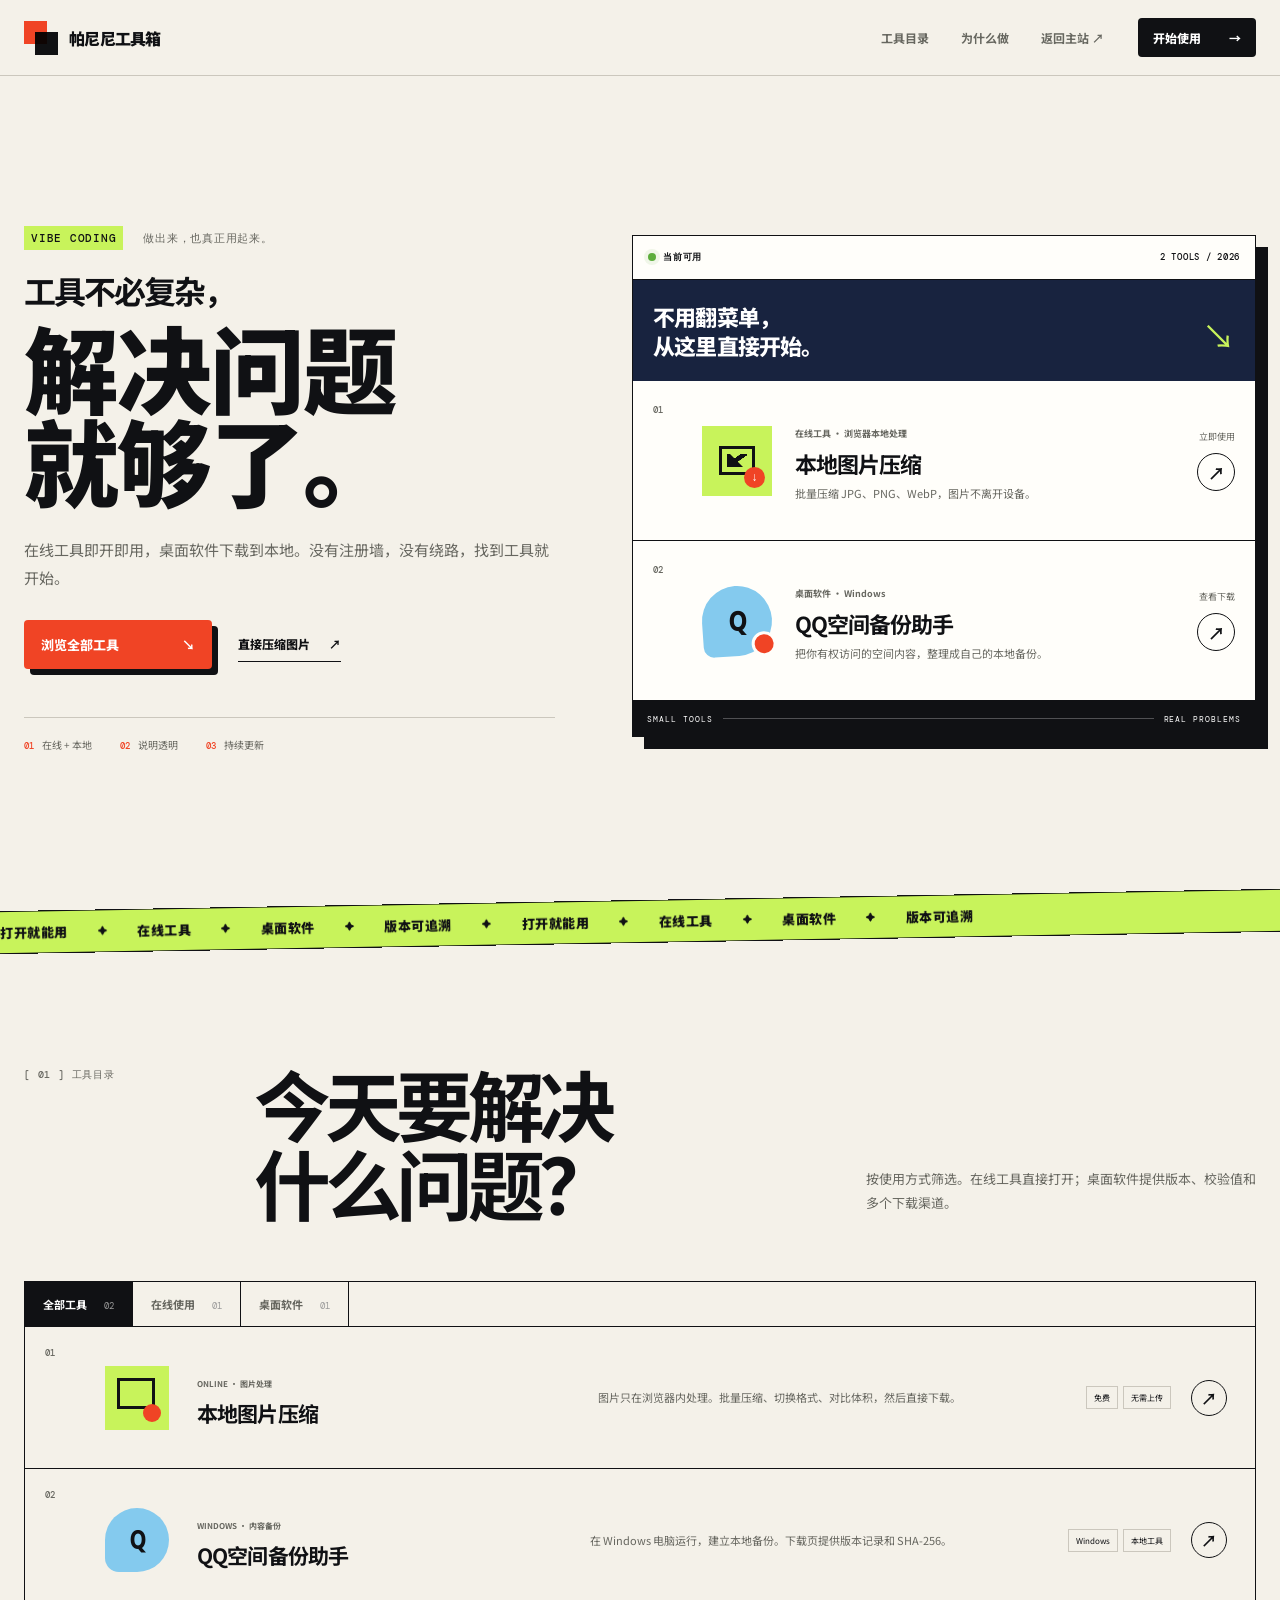
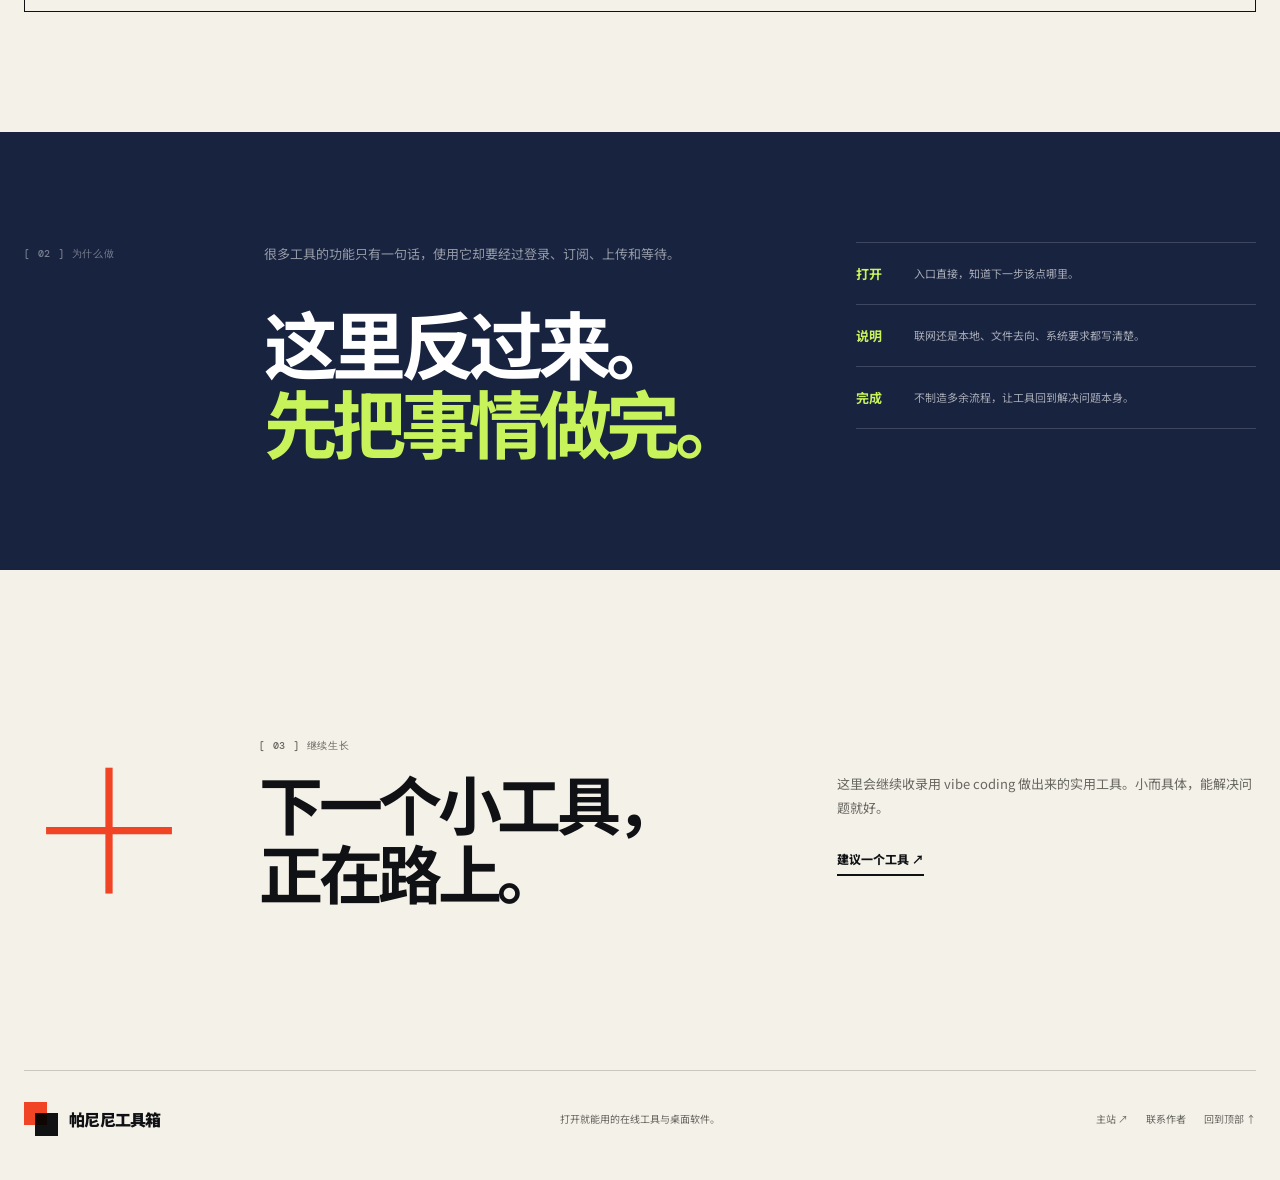
==== index.html @ 3cf8eb87 "Launch Panini tools hub" ====
<!doctype html>
<html lang="zh-CN">
<head>
  <meta charset="UTF-8">
  <meta name="viewport" content="width=device-width, initial-scale=1">
  <meta name="description" content="帕尼尼工具箱：打开就能用的在线工具与桌面软件。">
  <title>帕尼尼工具箱 · 打开就能用</title>
  <link rel="preconnect" href="https://fonts.googleapis.com">
  <link rel="preconnect" href="https://fonts.gstatic.com" crossorigin>
  <link href="https://fonts.googleapis.com/css2?family=DM+Mono:wght@400;500&family=Noto+Sans+SC:wght@400;500;600;700;800;900&display=swap" rel="stylesheet">
  <link rel="stylesheet" href="styles.css">
</head>
<body id="top">
  <header class="site-header">
    <a class="brand" href="/" aria-label="帕尼尼工具箱首页"><span class="brand-mark" aria-hidden="true"><i></i><i></i></span><span>帕尼尼工具箱</span></a>
    <nav aria-label="主导航"><a href="#tool-index">工具目录</a><a href="#about">为什么做</a><a href="https://panini-pigs.cn/">返回主站 ↗</a></nav>
    <a class="header-cta" href="#tool-index">开始使用 <span>→</span></a>
  </header>

  <main>
    <section class="hero shell" aria-labelledby="hero-title">
      <div class="hero-copy">
        <p class="kicker"><span>VIBE CODING</span> 做出来，也真正用起来。</p>
        <h1 id="hero-title"><span>工具不必复杂，</span><strong>解决问题<br>就够了。</strong></h1>
        <p class="hero-intro">在线工具即开即用，桌面软件下载到本地。没有注册墙，没有绕路，找到工具就开始。</p>
        <div class="hero-actions"><a class="button-primary" href="#tool-index">浏览全部工具 <span>↘</span></a><a class="text-link" href="/image-compressor/">直接压缩图片 <span>↗</span></a></div>
        <div class="hero-proof" aria-label="工具箱特点"><span><b>01</b> 在线 + 本地</span><span><b>02</b> 说明透明</span><span><b>03</b> 持续更新</span></div>
      </div>

      <div class="tool-console" aria-label="热门工具快捷入口">
        <div class="console-head"><div><span class="status-dot"></span><b>当前可用</b></div><span>2 TOOLS / 2026</span></div>
        <div class="console-title"><p>不用翻菜单，<br>从这里直接开始。</p><span aria-hidden="true">↘</span></div>
        <div class="quick-tools">
          <a class="quick-tool quick-image" href="/image-compressor/">
            <div class="tool-number">01</div><div class="tool-icon" aria-hidden="true"><span></span><i></i></div>
            <div class="tool-copy"><span>在线工具 · 浏览器本地处理</span><h2>本地图片压缩</h2><p>批量压缩 JPG、PNG、WebP，图片不离开设备。</p></div>
            <div class="tool-go"><span>立即使用</span><b>↗</b></div>
          </a>
          <a class="quick-tool quick-qq" href="/qq-space-backup/">
            <div class="tool-number">02</div><div class="tool-icon" aria-hidden="true"><strong>Q</strong><i></i></div>
            <div class="tool-copy"><span>桌面软件 · Windows</span><h2>QQ空间备份助手</h2><p>把你有权访问的空间内容，整理成自己的本地备份。</p></div>
            <div class="tool-go"><span>查看下载</span><b>↗</b></div>
          </a>
        </div>
        <div class="console-foot"><span>SMALL TOOLS</span><i></i><span>REAL PROBLEMS</span></div>
      </div>
    </section>

    <div class="ticker" aria-hidden="true"><div><span>打开就能用</span><b>✦</b><span>在线工具</span><b>✦</b><span>桌面软件</span><b>✦</b><span>版本可追溯</span><b>✦</b><span>打开就能用</span><b>✦</b><span>在线工具</span><b>✦</b><span>桌面软件</span><b>✦</b><span>版本可追溯</span></div></div>

    <section class="directory shell" id="tool-index">
      <div class="section-lead"><p class="section-index">[ 01 ] 工具目录</p><div><h2>今天要解决<br>什么问题？</h2><p>按使用方式筛选。在线工具直接打开；桌面软件提供版本、校验值和多个下载渠道。</p></div></div>
      <div class="filter-bar" role="group" aria-label="筛选工具"><button class="active" type="button" data-filter="all">全部工具 <span>02</span></button><button type="button" data-filter="online">在线使用 <span>01</span></button><button type="button" data-filter="desktop">桌面软件 <span>01</span></button></div>
      <div class="tool-list">
        <a class="list-tool" href="/image-compressor/" data-type="online"><span class="list-number">01</span><div class="list-symbol image-symbol" aria-hidden="true"><i></i><i></i></div><div class="list-name"><small>ONLINE · 图片处理</small><h3>本地图片压缩</h3></div><p>图片只在浏览器内处理。批量压缩、切换格式、对比体积，然后直接下载。</p><div class="list-tags"><span>免费</span><span>无需上传</span></div><b class="list-arrow">↗</b></a>
        <a class="list-tool" href="/qq-space-backup/" data-type="desktop"><span class="list-number">02</span><div class="list-symbol qq-symbol" aria-hidden="true">Q</div><div class="list-name"><small>WINDOWS · 内容备份</small><h3>QQ空间备份助手</h3></div><p>在 Windows 电脑运行，建立本地备份。下载页提供版本记录和 SHA-256。</p><div class="list-tags"><span>Windows</span><span>本地工具</span></div><b class="list-arrow">↗</b></a>
      </div>
      <div class="empty-state" hidden>这个分类暂时没有工具。</div>
    </section>

    <section class="manifesto" id="about"><div class="shell manifesto-grid"><p class="section-index light">[ 02 ] 为什么做</p><div class="manifesto-copy"><p>很多工具的功能只有一句话，使用它却要经过登录、订阅、上传和等待。</p><h2>这里反过来。<br><em>先把事情做完。</em></h2></div><ol><li><b>打开</b><span>入口直接，知道下一步该点哪里。</span></li><li><b>说明</b><span>联网还是本地、文件去向、系统要求都写清楚。</span></li><li><b>完成</b><span>不制造多余流程，让工具回到解决问题本身。</span></li></ol></div></section>

    <section class="next-tool shell"><span class="giant-plus" aria-hidden="true">＋</span><div><p class="section-index">[ 03 ] 继续生长</p><h2>下一个小工具，<br>正在路上。</h2></div><div class="next-copy"><p>这里会继续收录用 vibe coding 做出来的实用工具。小而具体，能解决问题就好。</p><a href="mailto:2778934515@qq.com">建议一个工具 ↗</a></div></section>
  </main>

  <footer class="site-footer shell"><a class="brand" href="#top"><span class="brand-mark" aria-hidden="true"><i></i><i></i></span><span>帕尼尼工具箱</span></a><p>打开就能用的在线工具与桌面软件。</p><div><a href="https://panini-pigs.cn/">主站 ↗</a><a href="mailto:2778934515@qq.com">联系作者</a><a href="#top">回到顶部 ↑</a></div></footer>
  <script src="app.js"></script>
</body>
</html>
---- styles.css ----
:root{--paper:#f4f1e9;--white:#fffefa;--ink:#101114;--muted:#676760;--line:#cbc7bd;--signal:#f04425;--acid:#c8f35b;--sky:#84caee;--navy:#18233f;--mono:"DM Mono",monospace;--sans:"Noto Sans SC",sans-serif;--gutter:max(24px,calc((100vw - 1240px)/2));--ease:cubic-bezier(.22,1,.36,1)}*{box-sizing:border-box}html{scroll-behavior:smooth}body{margin:0;overflow-x:hidden;background:var(--paper);color:var(--ink);font-family:var(--sans);font-size:16px}a{color:inherit}.shell{width:min(1240px,calc(100% - 48px));margin-inline:auto}.site-header{height:76px;padding:0 var(--gutter);display:flex;align-items:center;border-bottom:1px solid var(--line);background:#f4f1e9ed;backdrop-filter:blur(16px);position:sticky;top:0;z-index:30}.brand{display:inline-flex;align-items:center;gap:11px;text-decoration:none;font-size:16px;font-weight:900;letter-spacing:-.045em}.brand-mark{width:34px;height:34px;display:block;position:relative}.brand-mark i{position:absolute;width:23px;height:23px}.brand-mark i:first-child{left:0;top:0;background:var(--signal)}.brand-mark i:last-child{right:0;bottom:0;background:var(--ink);mix-blend-mode:multiply}.site-header nav{display:flex;gap:32px;margin-left:auto}.site-header nav a{color:var(--muted);text-decoration:none;font-size:12px;font-weight:700}.site-header nav a:hover{color:var(--ink)}.header-cta{margin-left:34px;padding:11px 15px;display:flex;gap:28px;border-radius:4px;background:var(--ink);color:#fff;text-decoration:none;font-size:12px;font-weight:800}.header-cta:hover{background:var(--signal)}.hero{min-height:calc(100svh - 76px);padding-block:54px 58px;display:grid;grid-template-columns:minmax(0,.92fr) minmax(510px,1.08fr);gap:clamp(46px,6vw,92px);align-items:center}.hero-copy{padding-top:10px;animation:rise .75s var(--ease) both}.kicker{margin:0 0 28px;color:var(--muted);font:500 11px/1.5 var(--mono);letter-spacing:.07em}.kicker span{margin-right:12px;padding:5px 7px;background:var(--acid);color:var(--ink)}.hero h1{margin:0;line-height:.98;letter-spacing:-.085em}.hero h1 span{display:block;margin-bottom:14px;font-size:clamp(27px,2.5vw,40px);font-weight:700;letter-spacing:-.06em}.hero h1 strong{display:block;font-size:clamp(64px,7.4vw,108px);font-weight:900}.hero-intro{max-width:560px;margin:30px 0 27px;color:var(--muted);font-size:15px;line-height:1.9}.hero-actions{display:flex;align-items:center;gap:26px}.button-primary{min-width:188px;padding:15px 17px;display:flex;justify-content:space-between;border-radius:4px;background:var(--signal);color:#fff;text-decoration:none;font-size:13px;font-weight:800;box-shadow:6px 6px 0 var(--ink);transition:.2s var(--ease)}.button-primary:hover{transform:translate(3px,3px);box-shadow:3px 3px 0 var(--ink)}.text-link{padding:9px 0;border-bottom:1px solid var(--ink);text-decoration:none;font-size:12px;font-weight:800}.text-link span{margin-left:16px}.hero-proof{margin-top:48px;padding-top:19px;display:flex;gap:28px;border-top:1px solid var(--line);color:var(--muted);font-size:10px}.hero-proof b{margin-right:6px;color:var(--signal);font:500 9px var(--mono)}.tool-console{min-width:0;border:1px solid var(--ink);background:var(--white);box-shadow:12px 12px 0 var(--ink);animation:rise .75s .12s var(--ease) both}.console-head{height:44px;padding:0 15px;display:flex;align-items:center;justify-content:space-between;border-bottom:1px solid var(--ink);font:500 9px var(--mono);letter-spacing:.08em}.console-head>div{display:flex;align-items:center;gap:7px}.status-dot{width:8px;height:8px;border-radius:50%;background:#5dad3c;box-shadow:0 0 0 4px #5dad3c18}.console-title{padding:22px 20px;display:flex;align-items:end;justify-content:space-between;background:var(--navy);color:#fff}.console-title p{margin:0;font-size:22px;font-weight:800;line-height:1.3;letter-spacing:-.04em}.console-title>span{color:var(--acid);font-size:33px}.quick-tool{min-height:160px;padding:20px;display:grid;grid-template-columns:34px 78px minmax(0,1fr) auto;gap:15px;align-items:center;border-bottom:1px solid var(--ink);text-decoration:none;position:relative;overflow:hidden;transition:background .2s}.quick-tool:after{content:"";position:absolute;inset:0 auto 0 0;width:0;background:var(--acid);z-index:0;transition:width .4s var(--ease)}.quick-tool.quick-qq:after{background:var(--sky)}.quick-tool:hover:after,.quick-tool:focus-visible:after{width:100%}.quick-tool>*{position:relative;z-index:1}.tool-number{align-self:start;padding-top:3px;color:var(--muted);font:500 9px var(--mono)}.tool-icon{width:70px;height:70px;display:grid;place-items:center;position:relative}.quick-image .tool-icon{background:var(--acid)}.quick-image .tool-icon span{width:36px;height:29px;border:3px solid var(--ink);position:relative}.quick-image .tool-icon span:before{content:"";position:absolute;left:5px;bottom:5px;width:20px;height:13px;background:linear-gradient(145deg,transparent 0 35%,var(--ink) 36% 56%,transparent 57%),linear-gradient(45deg,var(--ink) 0 48%,transparent 49%)}.quick-image .tool-icon i{position:absolute;right:7px;bottom:8px;width:21px;height:21px;display:grid;place-items:center;border-radius:50%;background:var(--signal)}.quick-image .tool-icon i:after{content:"↓";color:#fff;font:700 12px var(--mono)}.quick-qq .tool-icon{border-radius:50% 50% 50% 15%;background:var(--sky);transform:rotate(-4deg)}.quick-qq .tool-icon strong{font:700 28px var(--mono);transform:rotate(4deg)}.quick-qq .tool-icon i{position:absolute;right:-3px;bottom:-2px;width:25px;height:25px;border:3px solid var(--white);border-radius:50%;background:var(--signal)}.tool-copy{min-width:0}.tool-copy>span{color:var(--muted);font-size:9px;font-weight:700}.tool-copy h2{margin:5px 0 6px;font-size:22px;letter-spacing:-.045em}.tool-copy p{margin:0;color:var(--muted);font-size:11px;line-height:1.6}.tool-go{min-width:66px;text-align:right}.tool-go span{display:block;margin-bottom:10px;color:var(--muted);font-size:9px}.tool-go b{width:38px;height:38px;margin-left:auto;display:grid;place-items:center;border:1px solid var(--ink);border-radius:50%;font-size:17px}.quick-tool:hover .tool-go b{background:var(--ink);color:#fff}.console-foot{height:35px;padding:0 14px;display:flex;align-items:center;gap:10px;background:var(--ink);color:#fff;font:8px var(--mono);letter-spacing:.12em}.console-foot i{height:1px;flex:1;background:#ffffff44}.ticker{overflow:hidden;border-block:1px solid var(--ink);background:var(--acid);transform:rotate(-1deg);transform-origin:center}.ticker>div{width:max-content;padding:11px 0;display:flex;align-items:center;gap:30px;animation:ticker 28s linear infinite;font-size:13px;font-weight:900;letter-spacing:.04em}.ticker b{font-size:9px}.directory{padding-block:120px}.section-lead{display:grid;grid-template-columns:190px 1fr;gap:40px;margin-bottom:60px}.section-index{margin:5px 0 0;color:var(--muted);font:500 10px var(--mono);letter-spacing:.08em}.section-lead>div{display:flex;align-items:end;justify-content:space-between;gap:50px}.section-lead h2{margin:0;font-size:clamp(48px,6vw,78px);line-height:1.03;letter-spacing:-.075em}.section-lead>div>p{max-width:390px;margin:0 0 7px;color:var(--muted);font-size:13px;line-height:1.8}.filter-bar{display:flex;border:1px solid var(--ink);border-bottom:0}.filter-bar button{padding:14px 18px;border:0;border-right:1px solid var(--ink);background:transparent;color:var(--muted);font:700 11px var(--sans);cursor:pointer}.filter-bar button span{margin-left:14px;color:#999;font:9px var(--mono)}.filter-bar button.active{background:var(--ink);color:#fff}.tool-list{border:1px solid var(--ink)}.list-tool{min-height:142px;padding:20px;display:grid;grid-template-columns:40px 72px 1.1fr 1.35fr auto 44px;gap:20px;align-items:center;border-bottom:1px solid var(--ink);text-decoration:none;transition:background .2s}.list-tool:last-child{border-bottom:0}.list-tool:hover{background:var(--white)}.list-tool[hidden]{display:none}.list-number{align-self:start;color:var(--muted);font:500 9px var(--mono)}.list-symbol{width:64px;height:64px}.image-symbol{padding:12px;background:var(--acid);position:relative}.image-symbol i:first-child{display:block;width:38px;height:31px;border:3px solid var(--ink)}.image-symbol i:last-child{position:absolute;right:8px;bottom:8px;width:18px;height:18px;border-radius:50%;background:var(--signal)}.qq-symbol{display:grid;place-items:center;border-radius:50% 50% 50% 14px;background:var(--sky);font:700 25px var(--mono)}.list-name small{color:var(--muted);font-size:8px;font-weight:700}.list-name h3{margin:6px 0 0;font-size:21px;letter-spacing:-.04em}.list-tool>p{margin:0;color:var(--muted);font-size:11px;line-height:1.7}.list-tags{display:flex;gap:5px;flex-wrap:wrap}.list-tags span{padding:5px 7px;border:1px solid var(--line);font-size:8px}.list-arrow{width:36px;height:36px;display:grid;place-items:center;border:1px solid var(--ink);border-radius:50%}.list-tool:hover .list-arrow{background:var(--signal);border-color:var(--signal);color:#fff}.empty-state{padding:50px;border:1px solid var(--ink);text-align:center;color:var(--muted)}.manifesto{padding-block:110px;background:var(--navy);color:#fff}.manifesto-grid{display:grid;grid-template-columns:190px 1.15fr .85fr;gap:50px}.section-index.light{color:#ffffff6b}.manifesto-copy>p{max-width:520px;margin:0 0 35px;color:#ffffff89;font-size:13px;line-height:1.9}.manifesto h2{margin:0;font-size:clamp(45px,5.8vw,74px);line-height:1.07;letter-spacing:-.075em}.manifesto h2 em{color:var(--acid);font-style:normal}.manifesto ol{margin:0;padding:0;list-style:none}.manifesto li{padding:21px 0;display:grid;grid-template-columns:58px 1fr;border-top:1px solid #ffffff2a}.manifesto li:last-child{border-bottom:1px solid #ffffff2a}.manifesto li b{color:var(--acid);font-size:13px}.manifesto li span{color:#ffffff9e;font-size:11px;line-height:1.7}.next-tool{min-height:500px;padding-block:90px;display:grid;grid-template-columns:180px 1fr .8fr;gap:55px;align-items:center}.giant-plus{font-size:170px;font-weight:200;line-height:1;color:var(--signal)}.next-tool h2{margin:15px 0 0;font-size:clamp(45px,5vw,68px);line-height:1.08;letter-spacing:-.07em}.next-copy p{margin:0 0 25px;color:var(--muted);font-size:13px;line-height:1.85}.next-copy a{padding-bottom:7px;border-bottom:2px solid var(--ink);text-decoration:none;font-size:12px;font-weight:800}.site-footer{padding-block:30px 44px;display:grid;grid-template-columns:1fr 1fr auto;gap:30px;align-items:center;border-top:1px solid var(--line)}.site-footer p{color:var(--muted);font-size:10px}.site-footer>div{display:flex;gap:18px}.site-footer>div a{color:var(--muted);text-decoration:none;font-size:10px}@keyframes rise{from{opacity:0;transform:translateY(24px)}to{opacity:1;transform:none}}@keyframes ticker{to{transform:translateX(-50%)}}@media(max-width:1050px){.hero{min-height:auto;padding-block:60px 80px;grid-template-columns:1fr}.hero-copy{max-width:800px}.tool-console{width:100%;max-width:820px}.section-lead{grid-template-columns:140px 1fr}.manifesto-grid{grid-template-columns:140px 1fr}.manifesto ol{grid-column:2}.list-tool{grid-template-columns:34px 64px 1fr auto}.list-tool>p{grid-column:3}.list-tags{display:none}.list-arrow{grid-column:4;grid-row:1/3}.next-tool{grid-template-columns:140px 1fr}.giant-plus{grid-row:1/3}.next-copy{grid-column:2}}@media(max-width:700px){.shell{width:min(100% - 28px,1240px)}.site-header{height:68px;padding-inline:14px}.site-header nav{display:none}.header-cta{margin-left:auto}.hero{padding-block:42px 65px;gap:48px}.kicker{margin-bottom:22px}.hero h1 span{font-size:24px}.hero h1 strong{font-size:clamp(55px,17vw,78px)}.hero-intro{font-size:14px}.hero-actions{align-items:flex-start;flex-direction:column;gap:14px}.hero-proof{gap:13px;flex-wrap:wrap}.tool-console{box-shadow:7px 7px 0 var(--ink)}.console-title p{font-size:19px}.quick-tool{padding:17px;grid-template-columns:28px 58px 1fr;gap:11px}.tool-icon{width:54px;height:54px}.quick-image .tool-icon span{transform:scale(.8)}.tool-go{grid-column:3;display:flex;align-items:center;justify-content:space-between;text-align:left}.tool-go span{margin:0}.tool-copy h2{font-size:18px}.tool-copy p{font-size:10px}.directory{padding-block:85px}.section-lead{display:block;margin-bottom:38px}.section-index{margin-bottom:20px}.section-lead>div{align-items:flex-start;flex-direction:column;gap:20px}.section-lead h2{font-size:50px}.filter-bar{overflow-x:auto}.filter-bar button{white-space:nowrap}.list-tool{min-height:150px;padding:16px;grid-template-columns:24px 54px 1fr 36px;gap:11px}.list-symbol{width:50px;height:50px}.image-symbol{padding:8px}.image-symbol i:first-child{width:32px;height:27px}.list-name h3{font-size:17px}.list-tool>p{grid-column:2/4;font-size:10px}.list-arrow{grid-column:4;grid-row:1}.manifesto{padding-block:80px}.manifesto-grid{display:block}.manifesto-copy>p{margin-bottom:25px}.manifesto h2{font-size:49px}.manifesto ol{margin-top:50px}.next-tool{min-height:auto;padding-block:80px;display:block}.giant-plus{display:block;margin-bottom:20px;font-size:100px}.next-copy{margin-top:30px}.site-footer{grid-template-columns:1fr}.site-footer p{margin:0}.site-footer>div{flex-wrap:wrap}}@media(max-width:400px){.brand{font-size:14px}.header-cta{padding:9px 11px}.header-cta span{display:none}.hero h1 strong{font-size:52px}.quick-tool{grid-template-columns:24px 48px 1fr}.tool-icon{width:46px;height:46px}.tool-copy h2{font-size:16px}.tool-copy p{display:none}.console-title{padding:18px 15px}.hero-proof span{width:calc(50% - 8px)}}@media(prefers-reduced-motion:reduce){html{scroll-behavior:auto}.hero-copy,.tool-console,.ticker>div{animation:none!important}*{transition:none!important}}
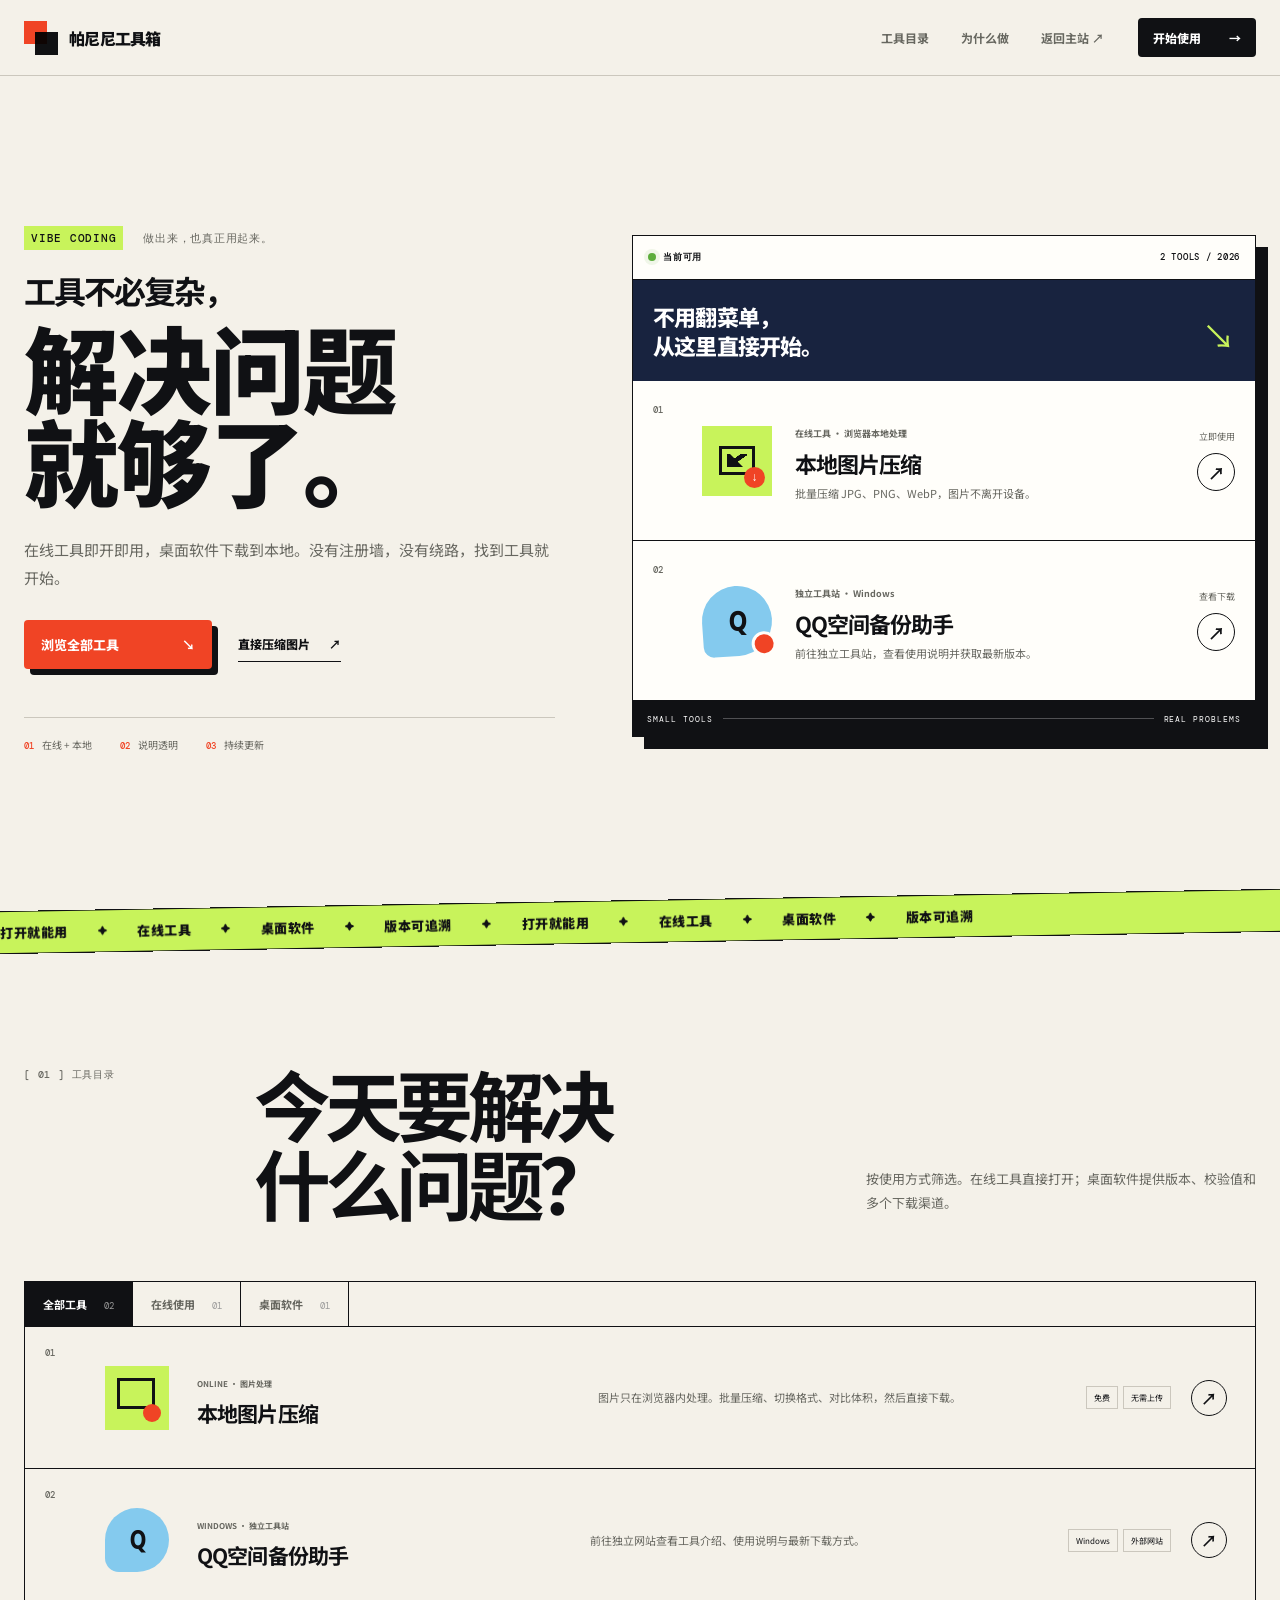
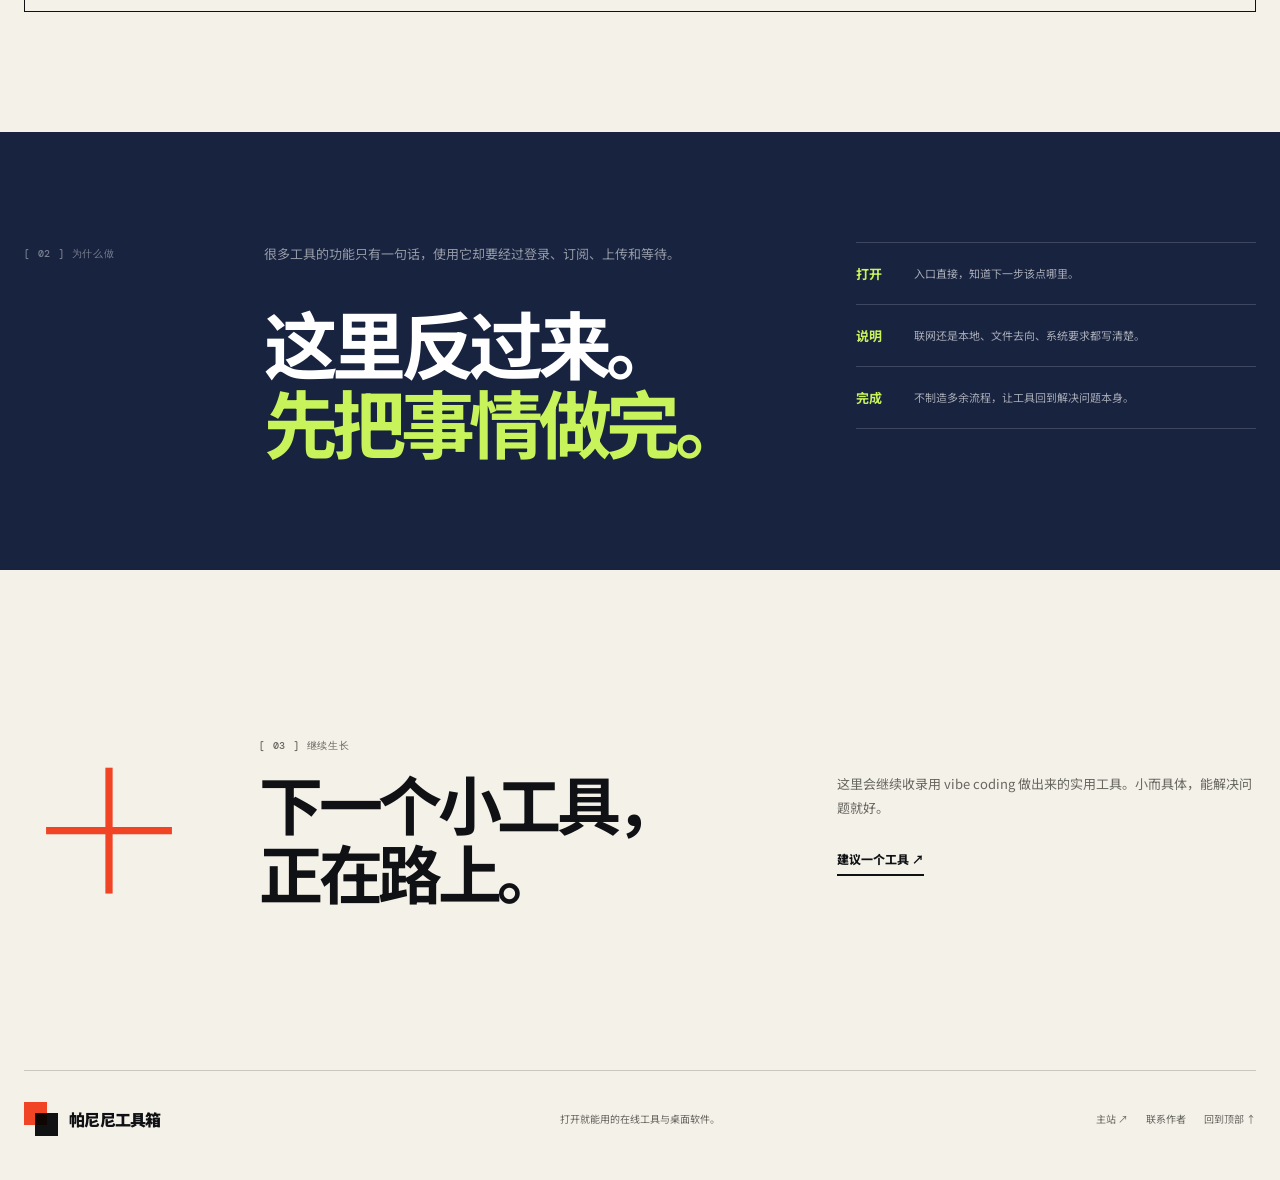
==== commit bde98bc9: "Link QQ backup assistant to external site" ====
--- a/index.html
+++ b/index.html
@@ -36,9 +36,9 @@
             <div class="tool-copy"><span>在线工具 · 浏览器本地处理</span><h2>本地图片压缩</h2><p>批量压缩 JPG、PNG、WebP，图片不离开设备。</p></div>
             <div class="tool-go"><span>立即使用</span><b>↗</b></div>
           </a>
-          <a class="quick-tool quick-qq" href="/qq-space-backup/">
+          <a class="quick-tool quick-qq" href="https://qzone.education-teacher-wang.cn/" target="_blank" rel="noopener noreferrer">
             <div class="tool-number">02</div><div class="tool-icon" aria-hidden="true"><strong>Q</strong><i></i></div>
-            <div class="tool-copy"><span>桌面软件 · Windows</span><h2>QQ空间备份助手</h2><p>把你有权访问的空间内容，整理成自己的本地备份。</p></div>
+            <div class="tool-copy"><span>独立工具站 · Windows</span><h2>QQ空间备份助手</h2><p>前往独立工具站，查看使用说明并获取最新版本。</p></div>
             <div class="tool-go"><span>查看下载</span><b>↗</b></div>
           </a>
         </div>
@@ -53,7 +53,7 @@
       <div class="filter-bar" role="group" aria-label="筛选工具"><button class="active" type="button" data-filter="all">全部工具 <span>02</span></button><button type="button" data-filter="online">在线使用 <span>01</span></button><button type="button" data-filter="desktop">桌面软件 <span>01</span></button></div>
       <div class="tool-list">
         <a class="list-tool" href="/image-compressor/" data-type="online"><span class="list-number">01</span><div class="list-symbol image-symbol" aria-hidden="true"><i></i><i></i></div><div class="list-name"><small>ONLINE · 图片处理</small><h3>本地图片压缩</h3></div><p>图片只在浏览器内处理。批量压缩、切换格式、对比体积，然后直接下载。</p><div class="list-tags"><span>免费</span><span>无需上传</span></div><b class="list-arrow">↗</b></a>
-        <a class="list-tool" href="/qq-space-backup/" data-type="desktop"><span class="list-number">02</span><div class="list-symbol qq-symbol" aria-hidden="true">Q</div><div class="list-name"><small>WINDOWS · 内容备份</small><h3>QQ空间备份助手</h3></div><p>在 Windows 电脑运行，建立本地备份。下载页提供版本记录和 SHA-256。</p><div class="list-tags"><span>Windows</span><span>本地工具</span></div><b class="list-arrow">↗</b></a>
+        <a class="list-tool" href="https://qzone.education-teacher-wang.cn/" target="_blank" rel="noopener noreferrer" data-type="desktop"><span class="list-number">02</span><div class="list-symbol qq-symbol" aria-hidden="true">Q</div><div class="list-name"><small>WINDOWS · 独立工具站</small><h3>QQ空间备份助手</h3></div><p>前往独立网站查看工具介绍、使用说明与最新下载方式。</p><div class="list-tags"><span>Windows</span><span>外部网站</span></div><b class="list-arrow">↗</b></a>
       </div>
       <div class="empty-state" hidden>这个分类暂时没有工具。</div>
     </section>
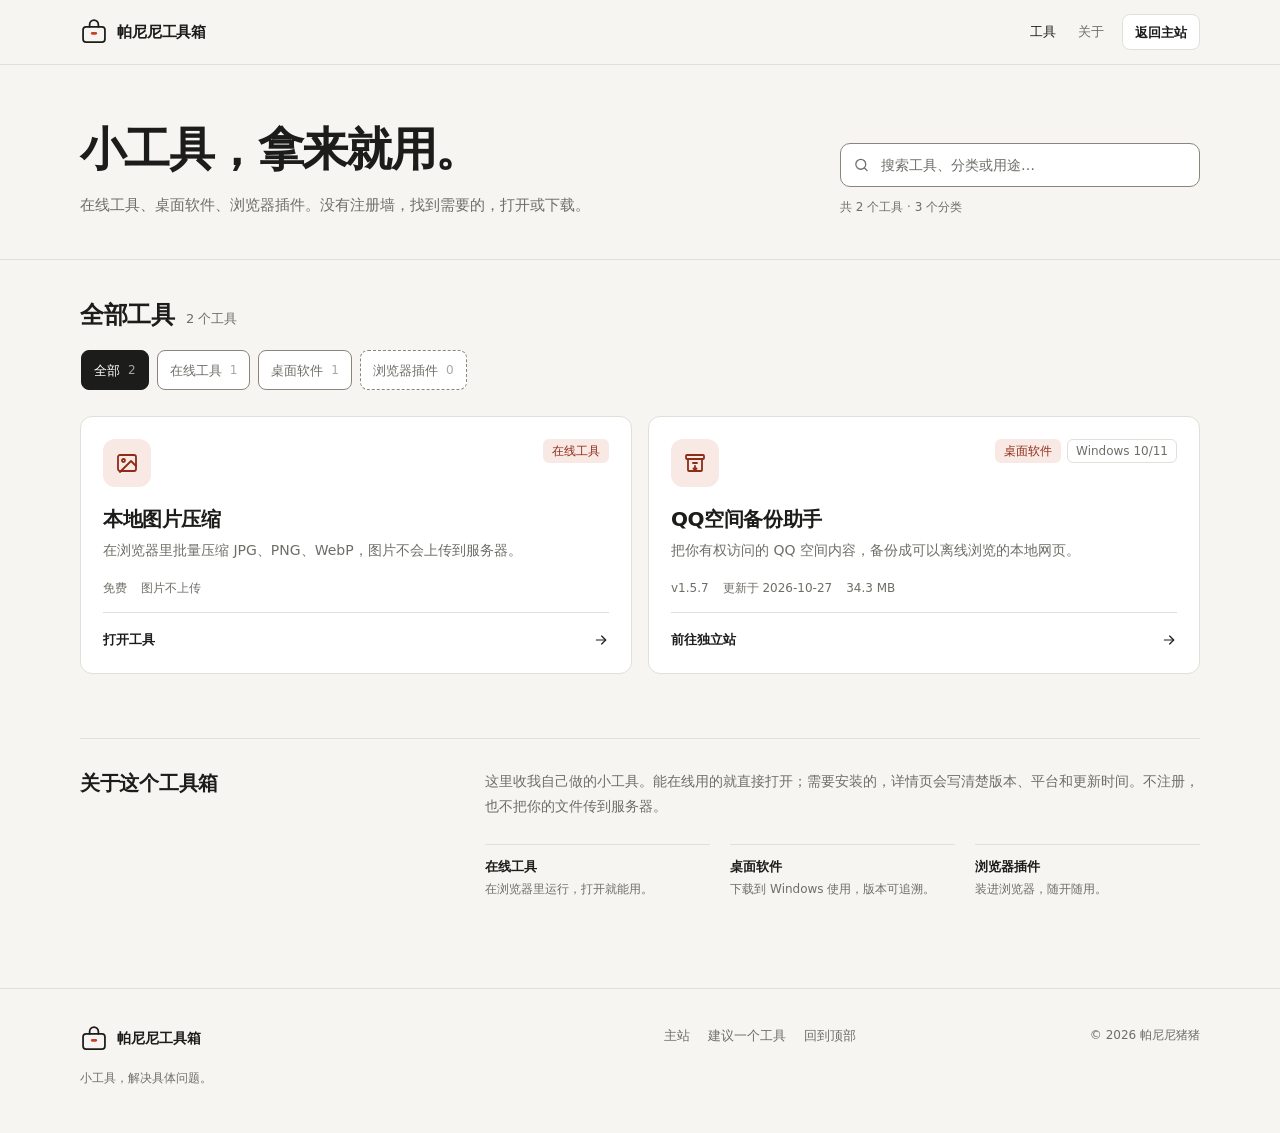
==== commit cb5b3da4: "Redesign toolbox: unified catalog, direct external download card, relative paths" ====
--- a/index.html
+++ b/index.html
@@ -1,70 +1,133 @@
 <!doctype html>
 <html lang="zh-CN">
 <head>
-  <meta charset="UTF-8">
+  <meta charset="utf-8">
   <meta name="viewport" content="width=device-width, initial-scale=1">
-  <meta name="description" content="帕尼尼工具箱：打开就能用的在线工具与桌面软件。">
-  <title>帕尼尼工具箱 · 打开就能用</title>
-  <link rel="preconnect" href="https://fonts.googleapis.com">
-  <link rel="preconnect" href="https://fonts.gstatic.com" crossorigin>
-  <link href="https://fonts.googleapis.com/css2?family=DM+Mono:wght@400;500&family=Noto+Sans+SC:wght@400;500;600;700;800;900&display=swap" rel="stylesheet">
+  <meta name="theme-color" content="#f6f5f1">
+  <meta name="description" content="帕尼尼工具箱：在线工具、桌面软件和浏览器插件。打开就能用，或下载到本地。">
+  <title>帕尼尼工具箱 · 小工具，拿来就用</title>
+  <link rel="icon" type="image/svg+xml" href="assets/favicon.svg">
+  <link rel="stylesheet" href="assets/base.css">
   <link rel="stylesheet" href="styles.css">
 </head>
 <body id="top">
+  <a class="skip-link" href="#tools">跳到工具列表</a>
+
   <header class="site-header">
-    <a class="brand" href="/" aria-label="帕尼尼工具箱首页"><span class="brand-mark" aria-hidden="true"><i></i><i></i></span><span>帕尼尼工具箱</span></a>
-    <nav aria-label="主导航"><a href="#tool-index">工具目录</a><a href="#about">为什么做</a><a href="https://panini-pigs.cn/">返回主站 ↗</a></nav>
-    <a class="header-cta" href="#tool-index">开始使用 <span>→</span></a>
+    <div class="container">
+      <a class="brand" href="./" aria-label="帕尼尼工具箱首页">
+        <svg class="brand-mark" viewBox="0 0 32 32" fill="none" aria-hidden="true" focusable="false">
+          <rect x="3.5" y="10" width="25" height="17.5" rx="3.5" stroke="currentColor" stroke-width="2"/>
+          <path d="M11 10V7.5a5 5 0 0 1 10 0V10" stroke="currentColor" stroke-width="2" stroke-linecap="round"/>
+          <rect class="latch" x="12.5" y="16" width="7" height="3" rx="1.5"/>
+        </svg>
+        <span>帕尼尼工具箱</span>
+      </a>
+
+      <div class="header-right">
+        <nav class="site-nav" aria-label="主导航">
+          <a href="#tools" aria-current="page">工具</a>
+          <a href="#about">关于</a>
+        </nav>
+        <a class="btn btn-secondary btn-sm" href="https://panini-pigs.cn/">返回主站</a>
+      </div>
+    </div>
   </header>
 
   <main>
-    <section class="hero shell" aria-labelledby="hero-title">
-      <div class="hero-copy">
-        <p class="kicker"><span>VIBE CODING</span> 做出来，也真正用起来。</p>
-        <h1 id="hero-title"><span>工具不必复杂，</span><strong>解决问题<br>就够了。</strong></h1>
-        <p class="hero-intro">在线工具即开即用，桌面软件下载到本地。没有注册墙，没有绕路，找到工具就开始。</p>
-        <div class="hero-actions"><a class="button-primary" href="#tool-index">浏览全部工具 <span>↘</span></a><a class="text-link" href="/image-compressor/">直接压缩图片 <span>↗</span></a></div>
-        <div class="hero-proof" aria-label="工具箱特点"><span><b>01</b> 在线 + 本地</span><span><b>02</b> 说明透明</span><span><b>03</b> 持续更新</span></div>
-      </div>
-
-      <div class="tool-console" aria-label="热门工具快捷入口">
-        <div class="console-head"><div><span class="status-dot"></span><b>当前可用</b></div><span>2 TOOLS / 2026</span></div>
-        <div class="console-title"><p>不用翻菜单，<br>从这里直接开始。</p><span aria-hidden="true">↘</span></div>
-        <div class="quick-tools">
-          <a class="quick-tool quick-image" href="/image-compressor/">
-            <div class="tool-number">01</div><div class="tool-icon" aria-hidden="true"><span></span><i></i></div>
-            <div class="tool-copy"><span>在线工具 · 浏览器本地处理</span><h2>本地图片压缩</h2><p>批量压缩 JPG、PNG、WebP，图片不离开设备。</p></div>
-            <div class="tool-go"><span>立即使用</span><b>↗</b></div>
-          </a>
-          <a class="quick-tool quick-qq" href="https://qzone.education-teacher-wang.cn/" target="_blank" rel="noopener noreferrer">
-            <div class="tool-number">02</div><div class="tool-icon" aria-hidden="true"><strong>Q</strong><i></i></div>
-            <div class="tool-copy"><span>独立工具站 · Windows</span><h2>QQ空间备份助手</h2><p>前往独立工具站，查看使用说明并获取最新版本。</p></div>
-            <div class="tool-go"><span>查看下载</span><b>↗</b></div>
-          </a>
+    <section class="hero" aria-labelledby="hero-title">
+      <div class="container hero-inner">
+        <div>
+          <h1 id="hero-title">小工具，拿来就用。</h1>
+          <p class="hero-lead">在线工具、桌面软件、浏览器插件。没有注册墙，找到需要的，打开或下载。</p>
         </div>
-        <div class="console-foot"><span>SMALL TOOLS</span><i></i><span>REAL PROBLEMS</span></div>
+        <div class="hero-aside">
+          <label class="search">
+            <span class="sr-only">搜索工具</span>
+            <svg viewBox="0 0 24 24" fill="none" stroke="currentColor" stroke-width="1.8" stroke-linecap="round" aria-hidden="true">
+              <circle cx="11" cy="11" r="7"></circle>
+              <path d="m20 20-3.5-3.5"></path>
+            </svg>
+            <input id="toolSearch" name="q" type="search" placeholder="搜索工具、分类或用途…" autocomplete="off" spellcheck="false">
+          </label>
+          <p class="hero-count" id="toolCount" aria-live="polite">正在读取工具目录…</p>
+        </div>
       </div>
     </section>
 
-    <div class="ticker" aria-hidden="true"><div><span>打开就能用</span><b>✦</b><span>在线工具</span><b>✦</b><span>桌面软件</span><b>✦</b><span>版本可追溯</span><b>✦</b><span>打开就能用</span><b>✦</b><span>在线工具</span><b>✦</b><span>桌面软件</span><b>✦</b><span>版本可追溯</span></div></div>
+    <section class="directory container" id="tools" aria-labelledby="tools-title">
+      <div class="directory-head">
+        <div class="directory-title">
+          <h2 id="tools-title">全部工具</h2>
+          <span class="result-count" id="resultCount" aria-live="polite"></span>
+        </div>
+      </div>
 
-    <section class="directory shell" id="tool-index">
-      <div class="section-lead"><p class="section-index">[ 01 ] 工具目录</p><div><h2>今天要解决<br>什么问题？</h2><p>按使用方式筛选。在线工具直接打开；桌面软件提供版本、校验值和多个下载渠道。</p></div></div>
-      <div class="filter-bar" role="group" aria-label="筛选工具"><button class="active" type="button" data-filter="all">全部工具 <span>02</span></button><button type="button" data-filter="online">在线使用 <span>01</span></button><button type="button" data-filter="desktop">桌面软件 <span>01</span></button></div>
-      <div class="tool-list">
-        <a class="list-tool" href="/image-compressor/" data-type="online"><span class="list-number">01</span><div class="list-symbol image-symbol" aria-hidden="true"><i></i><i></i></div><div class="list-name"><small>ONLINE · 图片处理</small><h3>本地图片压缩</h3></div><p>图片只在浏览器内处理。批量压缩、切换格式、对比体积，然后直接下载。</p><div class="list-tags"><span>免费</span><span>无需上传</span></div><b class="list-arrow">↗</b></a>
-        <a class="list-tool" href="https://qzone.education-teacher-wang.cn/" target="_blank" rel="noopener noreferrer" data-type="desktop"><span class="list-number">02</span><div class="list-symbol qq-symbol" aria-hidden="true">Q</div><div class="list-name"><small>WINDOWS · 独立工具站</small><h3>QQ空间备份助手</h3></div><p>前往独立网站查看工具介绍、使用说明与最新下载方式。</p><div class="list-tags"><span>Windows</span><span>外部网站</span></div><b class="list-arrow">↗</b></a>
+      <div class="filters" id="categoryFilters" role="group" aria-label="按分类筛选工具"></div>
+      <div class="tool-grid" id="toolGrid" aria-live="polite"></div>
+
+      <div class="empty-state" id="emptyState" hidden>
+        <svg viewBox="0 0 24 24" fill="none" stroke="currentColor" stroke-width="1.6" stroke-linecap="round" aria-hidden="true">
+          <path d="M4 7.5A2.5 2.5 0 0 1 6.5 5h3l2 2h6A2.5 2.5 0 0 1 20 9.5v7A2.5 2.5 0 0 1 17.5 19h-11A2.5 2.5 0 0 1 4 16.5v-9Z"></path>
+        </svg>
+        <h3 id="emptyTitle">这个分类还在筹备</h3>
+        <p id="emptyText">先看看全部工具，或者告诉我你想在这里看到什么。</p>
+        <button class="btn btn-secondary" id="emptyAction" type="button">查看全部工具</button>
       </div>
-      <div class="empty-state" hidden>这个分类暂时没有工具。</div>
+
+      <noscript>
+        <p class="noscript">工具列表需要 JavaScript 才能显示。你也可以直接访问
+          <a href="image-compressor/">本地图片压缩</a> 或
+          <a href="qq-space-backup/">QQ空间备份助手</a>。</p>
+      </noscript>
     </section>
 
-    <section class="manifesto" id="about"><div class="shell manifesto-grid"><p class="section-index light">[ 02 ] 为什么做</p><div class="manifesto-copy"><p>很多工具的功能只有一句话，使用它却要经过登录、订阅、上传和等待。</p><h2>这里反过来。<br><em>先把事情做完。</em></h2></div><ol><li><b>打开</b><span>入口直接，知道下一步该点哪里。</span></li><li><b>说明</b><span>联网还是本地、文件去向、系统要求都写清楚。</span></li><li><b>完成</b><span>不制造多余流程，让工具回到解决问题本身。</span></li></ol></div></section>
-
-    <section class="next-tool shell"><span class="giant-plus" aria-hidden="true">＋</span><div><p class="section-index">[ 03 ] 继续生长</p><h2>下一个小工具，<br>正在路上。</h2></div><div class="next-copy"><p>这里会继续收录用 vibe coding 做出来的实用工具。小而具体，能解决问题就好。</p><a href="mailto:2778934515@qq.com">建议一个工具 ↗</a></div></section>
+    <section class="about container" id="about" aria-labelledby="about-title">
+      <div class="about-grid">
+        <h2 id="about-title">关于这个工具箱</h2>
+        <div class="about-copy">
+          <p>这里收我自己做的小工具。能在线用的就直接打开；需要安装的，详情页会写清楚版本、平台和更新时间。不注册，也不把你的文件传到服务器。</p>
+          <div class="about-list">
+            <div>
+              <strong>在线工具</strong>
+              <span>在浏览器里运行，打开就能用。</span>
+            </div>
+            <div>
+              <strong>桌面软件</strong>
+              <span>下载到 Windows 使用，版本可追溯。</span>
+            </div>
+            <div>
+              <strong>浏览器插件</strong>
+              <span>装进浏览器，随开随用。</span>
+            </div>
+          </div>
+        </div>
+      </div>
+    </section>
   </main>
 
-  <footer class="site-footer shell"><a class="brand" href="#top"><span class="brand-mark" aria-hidden="true"><i></i><i></i></span><span>帕尼尼工具箱</span></a><p>打开就能用的在线工具与桌面软件。</p><div><a href="https://panini-pigs.cn/">主站 ↗</a><a href="mailto:2778934515@qq.com">联系作者</a><a href="#top">回到顶部 ↑</a></div></footer>
-  <script src="app.js"></script>
+  <footer class="site-footer">
+    <div class="container">
+      <div>
+        <a class="footer-brand" href="./" aria-label="帕尼尼工具箱首页">
+          <svg class="brand-mark" viewBox="0 0 32 32" fill="none" aria-hidden="true" focusable="false">
+            <rect x="3.5" y="10" width="25" height="17.5" rx="3.5" stroke="currentColor" stroke-width="2"/>
+            <path d="M11 10V7.5a5 5 0 0 1 10 0V10" stroke="currentColor" stroke-width="2" stroke-linecap="round"/>
+            <rect class="latch" x="12.5" y="16" width="7" height="3" rx="1.5"/>
+          </svg>
+          <span>帕尼尼工具箱</span>
+        </a>
+        <p class="footer-note">小工具，解决具体问题。</p>
+      </div>
+      <div class="footer-links">
+        <a href="https://panini-pigs.cn/">主站</a>
+        <a href="mailto:2778934515@qq.com">建议一个工具</a>
+        <a href="#top">回到顶部</a>
+      </div>
+      <p class="footer-copy">© 2026 帕尼尼猪猪</p>
+    </div>
+  </footer>
+
+  <script src="app.js" defer></script>
 </body>
 </html>
-
--- a/assets/base.css
+++ b/assets/base.css
@@ -0,0 +1,532 @@
+/* ============================================================
+   帕尼尼工具箱 · 共用设计系统
+   只放跨页面复用的令牌、排版、头部、底部和基础组件。
+   页面布局放在各自的 styles.css / style.css 里。
+   ============================================================ */
+
+:root {
+  color-scheme: light;
+
+  /* Color */
+  --bg: #f6f5f1;
+  --surface: #ffffff;
+  --surface-muted: #f0eee8;
+  --ink: #1c1c1a;
+  --ink-soft: #3a3a36;
+  --muted: #6e6e68;
+  --line: #e1dfd8;
+  --line-strong: #cfcbc1;
+  --line-control: #8a857a;
+  --accent: #c8402a;
+  --accent-hover: #a93220;
+  --accent-soft: #f8e9e4;
+  --accent-ink: #8f2c18;
+  --success: #2a6f50;
+  --success-soft: #e8f3ed;
+  --warning: #8a5d18;
+  --warning-soft: #fbf1df;
+
+  /* Type */
+  --font: "PingFang SC", "Hiragino Sans GB", "Microsoft YaHei", "Noto Sans SC",
+    system-ui, -apple-system, "Segoe UI", sans-serif;
+  --mono: "SFMono-Regular", Consolas, "Liberation Mono", Menlo, monospace;
+
+  /* Layout */
+  --container: 1120px;
+  --gutter: 24px;
+  --header-h: 64px;
+  --radius-sm: 8px;
+  --radius: 12px;
+  --radius-lg: 16px;
+  --ease: cubic-bezier(0.2, 0.6, 0.2, 1);
+}
+
+*,
+*::before,
+*::after {
+  box-sizing: border-box;
+}
+
+html {
+  scroll-behavior: smooth;
+  -webkit-text-size-adjust: 100%;
+}
+
+body {
+  margin: 0;
+  background: var(--bg);
+  color: var(--ink);
+  font-family: var(--font);
+  font-size: 15px;
+  line-height: 1.7;
+  -webkit-font-smoothing: antialiased;
+  text-rendering: optimizeLegibility;
+  -webkit-tap-highlight-color: rgba(200, 64, 42, 0.12);
+}
+
+button,
+a,
+input,
+select,
+label,
+[role="button"] {
+  touch-action: manipulation;
+}
+
+h1,
+h2,
+h3 {
+  text-wrap: balance;
+}
+
+section[id],
+main[id] {
+  scroll-margin-top: calc(var(--header-h) + 20px);
+}
+
+img,
+svg {
+  display: block;
+  max-width: 100%;
+}
+
+a {
+  color: inherit;
+  text-decoration: none;
+}
+
+button,
+input,
+select,
+textarea {
+  font: inherit;
+  color: inherit;
+}
+
+button {
+  cursor: pointer;
+}
+
+h1,
+h2,
+h3,
+h4,
+p,
+ul,
+ol,
+figure,
+dl,
+dd {
+  margin: 0;
+}
+
+ul,
+ol {
+  padding: 0;
+  list-style: none;
+}
+
+:focus-visible {
+  outline: 2px solid var(--accent);
+  outline-offset: 3px;
+  border-radius: 2px;
+}
+
+::selection {
+  background: var(--accent-soft);
+  color: var(--ink);
+}
+
+.container {
+  width: min(var(--container), calc(100% - var(--gutter) * 2));
+  margin-inline: auto;
+}
+
+.sr-only {
+  position: absolute;
+  width: 1px;
+  height: 1px;
+  padding: 0;
+  margin: -1px;
+  overflow: hidden;
+  clip: rect(0, 0, 0, 0);
+  white-space: nowrap;
+  border: 0;
+}
+
+.skip-link {
+  position: absolute;
+  top: -48px;
+  left: 16px;
+  z-index: 100;
+  padding: 10px 14px;
+  border-radius: var(--radius-sm);
+  background: var(--ink);
+  color: #fff;
+  font-size: 13px;
+  font-weight: 600;
+  transition: top 0.16s var(--ease);
+}
+
+.skip-link:focus {
+  top: 10px;
+}
+
+/* ---------- Header ---------- */
+
+.site-header {
+  position: sticky;
+  top: 0;
+  z-index: 50;
+  background: rgba(246, 245, 241, 0.94);
+  border-bottom: 1px solid var(--line);
+  backdrop-filter: blur(12px);
+}
+
+.site-header .container {
+  height: var(--header-h);
+  display: flex;
+  align-items: center;
+  gap: 16px;
+}
+
+.brand {
+  display: inline-flex;
+  align-items: center;
+  gap: 9px;
+  flex: none;
+  font-size: 15px;
+  font-weight: 600;
+  letter-spacing: -0.01em;
+  line-height: 1;
+}
+
+.brand-mark {
+  width: 28px;
+  height: 28px;
+  flex: none;
+  color: var(--ink);
+}
+
+.brand-mark .latch {
+  fill: var(--accent);
+}
+
+.header-right {
+  margin-left: auto;
+  display: flex;
+  align-items: center;
+  gap: 8px;
+}
+
+.site-nav {
+  display: flex;
+  align-items: center;
+  gap: 2px;
+}
+
+.site-nav a {
+  padding: 8px 10px;
+  border-radius: 6px;
+  color: var(--muted);
+  font-size: 13px;
+  line-height: 1.4;
+  transition: color 0.16s var(--ease), background-color 0.16s var(--ease);
+}
+
+.site-nav a:hover {
+  color: var(--ink);
+  background: var(--surface-muted);
+}
+
+.site-nav a[aria-current="page"] {
+  color: var(--ink);
+}
+
+/* ---------- Buttons ---------- */
+
+.btn {
+  display: inline-flex;
+  align-items: center;
+  justify-content: center;
+  gap: 8px;
+  height: 44px;
+  padding: 0 16px;
+  border: 1px solid transparent;
+  border-radius: 10px;
+  font-size: 14px;
+  font-weight: 600;
+  line-height: 1;
+  white-space: nowrap;
+  transition: background-color 0.16s var(--ease),
+    border-color 0.16s var(--ease), color 0.16s var(--ease);
+}
+
+.btn svg {
+  width: 16px;
+  height: 16px;
+  flex: none;
+}
+
+.btn-sm {
+  height: 36px;
+  padding: 0 12px;
+  border-radius: var(--radius-sm);
+  font-size: 13px;
+}
+
+.btn-primary {
+  background: var(--ink);
+  color: #fff;
+}
+
+.btn-primary:hover {
+  background: #000;
+}
+
+.btn-secondary {
+  background: var(--surface);
+  border-color: var(--line);
+  color: var(--ink);
+}
+
+.btn-secondary:hover {
+  border-color: var(--line-strong);
+  background: #fbfaf7;
+}
+
+.btn-ghost {
+  background: transparent;
+  color: var(--muted);
+}
+
+.btn-ghost:hover {
+  background: var(--surface-muted);
+  color: var(--ink);
+}
+
+.btn-block {
+  width: 100%;
+}
+
+.btn[disabled] {
+  opacity: 0.45;
+  cursor: not-allowed;
+}
+
+/* ---------- Badges & meta ---------- */
+
+.badge {
+  display: inline-flex;
+  align-items: center;
+  gap: 5px;
+  height: 24px;
+  padding: 0 8px;
+  border: 1px solid var(--line);
+  border-radius: 6px;
+  background: var(--surface);
+  color: var(--muted);
+  font-size: 12px;
+  font-weight: 500;
+  line-height: 1;
+  white-space: nowrap;
+}
+
+.badge-accent {
+  border-color: transparent;
+  background: var(--accent-soft);
+  color: var(--accent-ink);
+}
+
+.badge-success {
+  border-color: transparent;
+  background: var(--success-soft);
+  color: var(--success);
+}
+
+.badge-warning {
+  border-color: transparent;
+  background: var(--warning-soft);
+  color: var(--warning);
+}
+
+.badge-dot::before {
+  content: "";
+  width: 6px;
+  height: 6px;
+  border-radius: 50%;
+  background: currentColor;
+  flex: none;
+}
+
+.meta {
+  display: flex;
+  flex-wrap: wrap;
+  align-items: center;
+  gap: 6px 14px;
+  color: var(--muted);
+  font-size: 12px;
+  line-height: 1.5;
+  font-variant-numeric: tabular-nums;
+}
+
+.meta span {
+  white-space: nowrap;
+}
+
+/* ---------- Tool icon ---------- */
+
+.tool-icon {
+  width: 48px;
+  height: 48px;
+  flex: none;
+  display: grid;
+  place-items: center;
+  border-radius: 12px;
+  background: var(--accent-soft);
+  color: var(--accent-ink);
+}
+
+.tool-icon svg {
+  width: 24px;
+  height: 24px;
+}
+
+.tool-icon-lg {
+  width: 56px;
+  height: 56px;
+  border-radius: 14px;
+}
+
+.tool-icon-lg svg {
+  width: 28px;
+  height: 28px;
+}
+
+/* ---------- Footer ---------- */
+
+.site-footer {
+  margin-top: 88px;
+  padding: 36px 0 44px;
+  border-top: 1px solid var(--line);
+}
+
+.site-footer .container {
+  display: grid;
+  grid-template-columns: minmax(0, 1.4fr) minmax(0, 1fr) auto;
+  gap: 28px;
+  align-items: start;
+}
+
+.footer-brand {
+  display: inline-flex;
+  align-items: center;
+  gap: 9px;
+  font-size: 14px;
+  font-weight: 600;
+}
+
+.footer-note {
+  margin-top: 8px;
+  color: var(--muted);
+  font-size: 12px;
+  line-height: 1.6;
+}
+
+.footer-links {
+  display: flex;
+  flex-wrap: wrap;
+  gap: 8px 18px;
+  color: var(--muted);
+  font-size: 13px;
+}
+
+.footer-links a:hover {
+  color: var(--ink);
+  text-decoration: underline;
+  text-underline-offset: 3px;
+}
+
+.footer-copy {
+  color: var(--muted);
+  font-size: 12px;
+  white-space: nowrap;
+}
+
+/* ---------- Shared content ---------- */
+
+.fineprint {
+  color: var(--muted);
+  font-size: 12px;
+  line-height: 1.7;
+}
+
+.fineprint a {
+  color: var(--ink);
+  text-decoration: underline;
+  text-underline-offset: 3px;
+}
+
+.notice {
+  padding: 14px 16px;
+  border: 1px solid var(--line);
+  border-radius: var(--radius-sm);
+  background: var(--surface);
+  color: var(--muted);
+  font-size: 13px;
+  line-height: 1.7;
+}
+
+.notice strong {
+  color: var(--ink);
+  font-weight: 600;
+}
+
+/* ---------- Responsive ---------- */
+
+@media (max-width: 760px) {
+  :root {
+    --gutter: 16px;
+  }
+
+  .site-header .container {
+    gap: 10px;
+  }
+
+  .site-nav {
+    display: none;
+  }
+
+  .site-footer {
+    margin-top: 64px;
+  }
+
+  .site-footer .container {
+    grid-template-columns: 1fr;
+    gap: 20px;
+  }
+
+  .footer-copy {
+    white-space: normal;
+  }
+}
+
+@media (max-width: 380px) {
+  .brand span {
+    display: none;
+  }
+}
+
+@media (prefers-reduced-motion: reduce) {
+  html {
+    scroll-behavior: auto;
+  }
+
+  *,
+  *::before,
+  *::after {
+    animation-duration: 0.01ms !important;
+    animation-iteration-count: 1 !important;
+    transition-duration: 0.01ms !important;
+  }
+}
--- a/styles.css
+++ b/styles.css
@@ -1,2 +1,454 @@
-:root{--paper:#f4f1e9;--white:#fffefa;--ink:#101114;--muted:#676760;--line:#cbc7bd;--signal:#f04425;--acid:#c8f35b;--sky:#84caee;--navy:#18233f;--mono:"DM Mono",monospace;--sans:"Noto Sans SC",sans-serif;--gutter:max(24px,calc((100vw - 1240px)/2));--ease:cubic-bezier(.22,1,.36,1)}*{box-sizing:border-box}html{scroll-behavior:smooth}body{margin:0;overflow-x:hidden;background:var(--paper);color:var(--ink);font-family:var(--sans);font-size:16px}a{color:inherit}.shell{width:min(1240px,calc(100% - 48px));margin-inline:auto}.site-header{height:76px;padding:0 var(--gutter);display:flex;align-items:center;border-bottom:1px solid var(--line);background:#f4f1e9ed;backdrop-filter:blur(16px);position:sticky;top:0;z-index:30}.brand{display:inline-flex;align-items:center;gap:11px;text-decoration:none;font-size:16px;font-weight:900;letter-spacing:-.045em}.brand-mark{width:34px;height:34px;display:block;position:relative}.brand-mark i{position:absolute;width:23px;height:23px}.brand-mark i:first-child{left:0;top:0;background:var(--signal)}.brand-mark i:last-child{right:0;bottom:0;background:var(--ink);mix-blend-mode:multiply}.site-header nav{display:flex;gap:32px;margin-left:auto}.site-header nav a{color:var(--muted);text-decoration:none;font-size:12px;font-weight:700}.site-header nav a:hover{color:var(--ink)}.header-cta{margin-left:34px;padding:11px 15px;display:flex;gap:28px;border-radius:4px;background:var(--ink);color:#fff;text-decoration:none;font-size:12px;font-weight:800}.header-cta:hover{background:var(--signal)}.hero{min-height:calc(100svh - 76px);padding-block:54px 58px;display:grid;grid-template-columns:minmax(0,.92fr) minmax(510px,1.08fr);gap:clamp(46px,6vw,92px);align-items:center}.hero-copy{padding-top:10px;animation:rise .75s var(--ease) both}.kicker{margin:0 0 28px;color:var(--muted);font:500 11px/1.5 var(--mono);letter-spacing:.07em}.kicker span{margin-right:12px;padding:5px 7px;background:var(--acid);color:var(--ink)}.hero h1{margin:0;line-height:.98;letter-spacing:-.085em}.hero h1 span{display:block;margin-bottom:14px;font-size:clamp(27px,2.5vw,40px);font-weight:700;letter-spacing:-.06em}.hero h1 strong{display:block;font-size:clamp(64px,7.4vw,108px);font-weight:900}.hero-intro{max-width:560px;margin:30px 0 27px;color:var(--muted);font-size:15px;line-height:1.9}.hero-actions{display:flex;align-items:center;gap:26px}.button-primary{min-width:188px;padding:15px 17px;display:flex;justify-content:space-between;border-radius:4px;background:var(--signal);color:#fff;text-decoration:none;font-size:13px;font-weight:800;box-shadow:6px 6px 0 var(--ink);transition:.2s var(--ease)}.button-primary:hover{transform:translate(3px,3px);box-shadow:3px 3px 0 var(--ink)}.text-link{padding:9px 0;border-bottom:1px solid var(--ink);text-decoration:none;font-size:12px;font-weight:800}.text-link span{margin-left:16px}.hero-proof{margin-top:48px;padding-top:19px;display:flex;gap:28px;border-top:1px solid var(--line);color:var(--muted);font-size:10px}.hero-proof b{margin-right:6px;color:var(--signal);font:500 9px var(--mono)}.tool-console{min-width:0;border:1px solid var(--ink);background:var(--white);box-shadow:12px 12px 0 var(--ink);animation:rise .75s .12s var(--ease) both}.console-head{height:44px;padding:0 15px;display:flex;align-items:center;justify-content:space-between;border-bottom:1px solid var(--ink);font:500 9px var(--mono);letter-spacing:.08em}.console-head>div{display:flex;align-items:center;gap:7px}.status-dot{width:8px;height:8px;border-radius:50%;background:#5dad3c;box-shadow:0 0 0 4px #5dad3c18}.console-title{padding:22px 20px;display:flex;align-items:end;justify-content:space-between;background:var(--navy);color:#fff}.console-title p{margin:0;font-size:22px;font-weight:800;line-height:1.3;letter-spacing:-.04em}.console-title>span{color:var(--acid);font-size:33px}.quick-tool{min-height:160px;padding:20px;display:grid;grid-template-columns:34px 78px minmax(0,1fr) auto;gap:15px;align-items:center;border-bottom:1px solid var(--ink);text-decoration:none;position:relative;overflow:hidden;transition:background .2s}.quick-tool:after{content:"";position:absolute;inset:0 auto 0 0;width:0;background:var(--acid);z-index:0;transition:width .4s var(--ease)}.quick-tool.quick-qq:after{background:var(--sky)}.quick-tool:hover:after,.quick-tool:focus-visible:after{width:100%}.quick-tool>*{position:relative;z-index:1}.tool-number{align-self:start;padding-top:3px;color:var(--muted);font:500 9px var(--mono)}.tool-icon{width:70px;height:70px;display:grid;place-items:center;position:relative}.quick-image .tool-icon{background:var(--acid)}.quick-image .tool-icon span{width:36px;height:29px;border:3px solid var(--ink);position:relative}.quick-image .tool-icon span:before{content:"";position:absolute;left:5px;bottom:5px;width:20px;height:13px;background:linear-gradient(145deg,transparent 0 35%,var(--ink) 36% 56%,transparent 57%),linear-gradient(45deg,var(--ink) 0 48%,transparent 49%)}.quick-image .tool-icon i{position:absolute;right:7px;bottom:8px;width:21px;height:21px;display:grid;place-items:center;border-radius:50%;background:var(--signal)}.quick-image .tool-icon i:after{content:"↓";color:#fff;font:700 12px var(--mono)}.quick-qq .tool-icon{border-radius:50% 50% 50% 15%;background:var(--sky);transform:rotate(-4deg)}.quick-qq .tool-icon strong{font:700 28px var(--mono);transform:rotate(4deg)}.quick-qq .tool-icon i{position:absolute;right:-3px;bottom:-2px;width:25px;height:25px;border:3px solid var(--white);border-radius:50%;background:var(--signal)}.tool-copy{min-width:0}.tool-copy>span{color:var(--muted);font-size:9px;font-weight:700}.tool-copy h2{margin:5px 0 6px;font-size:22px;letter-spacing:-.045em}.tool-copy p{margin:0;color:var(--muted);font-size:11px;line-height:1.6}.tool-go{min-width:66px;text-align:right}.tool-go span{display:block;margin-bottom:10px;color:var(--muted);font-size:9px}.tool-go b{width:38px;height:38px;margin-left:auto;display:grid;place-items:center;border:1px solid var(--ink);border-radius:50%;font-size:17px}.quick-tool:hover .tool-go b{background:var(--ink);color:#fff}.console-foot{height:35px;padding:0 14px;display:flex;align-items:center;gap:10px;background:var(--ink);color:#fff;font:8px var(--mono);letter-spacing:.12em}.console-foot i{height:1px;flex:1;background:#ffffff44}.ticker{overflow:hidden;border-block:1px solid var(--ink);background:var(--acid);transform:rotate(-1deg);transform-origin:center}.ticker>div{width:max-content;padding:11px 0;display:flex;align-items:center;gap:30px;animation:ticker 28s linear infinite;font-size:13px;font-weight:900;letter-spacing:.04em}.ticker b{font-size:9px}.directory{padding-block:120px}.section-lead{display:grid;grid-template-columns:190px 1fr;gap:40px;margin-bottom:60px}.section-index{margin:5px 0 0;color:var(--muted);font:500 10px var(--mono);letter-spacing:.08em}.section-lead>div{display:flex;align-items:end;justify-content:space-between;gap:50px}.section-lead h2{margin:0;font-size:clamp(48px,6vw,78px);line-height:1.03;letter-spacing:-.075em}.section-lead>div>p{max-width:390px;margin:0 0 7px;color:var(--muted);font-size:13px;line-height:1.8}.filter-bar{display:flex;border:1px solid var(--ink);border-bottom:0}.filter-bar button{padding:14px 18px;border:0;border-right:1px solid var(--ink);background:transparent;color:var(--muted);font:700 11px var(--sans);cursor:pointer}.filter-bar button span{margin-left:14px;color:#999;font:9px var(--mono)}.filter-bar button.active{background:var(--ink);color:#fff}.tool-list{border:1px solid var(--ink)}.list-tool{min-height:142px;padding:20px;display:grid;grid-template-columns:40px 72px 1.1fr 1.35fr auto 44px;gap:20px;align-items:center;border-bottom:1px solid var(--ink);text-decoration:none;transition:background .2s}.list-tool:last-child{border-bottom:0}.list-tool:hover{background:var(--white)}.list-tool[hidden]{display:none}.list-number{align-self:start;color:var(--muted);font:500 9px var(--mono)}.list-symbol{width:64px;height:64px}.image-symbol{padding:12px;background:var(--acid);position:relative}.image-symbol i:first-child{display:block;width:38px;height:31px;border:3px solid var(--ink)}.image-symbol i:last-child{position:absolute;right:8px;bottom:8px;width:18px;height:18px;border-radius:50%;background:var(--signal)}.qq-symbol{display:grid;place-items:center;border-radius:50% 50% 50% 14px;background:var(--sky);font:700 25px var(--mono)}.list-name small{color:var(--muted);font-size:8px;font-weight:700}.list-name h3{margin:6px 0 0;font-size:21px;letter-spacing:-.04em}.list-tool>p{margin:0;color:var(--muted);font-size:11px;line-height:1.7}.list-tags{display:flex;gap:5px;flex-wrap:wrap}.list-tags span{padding:5px 7px;border:1px solid var(--line);font-size:8px}.list-arrow{width:36px;height:36px;display:grid;place-items:center;border:1px solid var(--ink);border-radius:50%}.list-tool:hover .list-arrow{background:var(--signal);border-color:var(--signal);color:#fff}.empty-state{padding:50px;border:1px solid var(--ink);text-align:center;color:var(--muted)}.manifesto{padding-block:110px;background:var(--navy);color:#fff}.manifesto-grid{display:grid;grid-template-columns:190px 1.15fr .85fr;gap:50px}.section-index.light{color:#ffffff6b}.manifesto-copy>p{max-width:520px;margin:0 0 35px;color:#ffffff89;font-size:13px;line-height:1.9}.manifesto h2{margin:0;font-size:clamp(45px,5.8vw,74px);line-height:1.07;letter-spacing:-.075em}.manifesto h2 em{color:var(--acid);font-style:normal}.manifesto ol{margin:0;padding:0;list-style:none}.manifesto li{padding:21px 0;display:grid;grid-template-columns:58px 1fr;border-top:1px solid #ffffff2a}.manifesto li:last-child{border-bottom:1px solid #ffffff2a}.manifesto li b{color:var(--acid);font-size:13px}.manifesto li span{color:#ffffff9e;font-size:11px;line-height:1.7}.next-tool{min-height:500px;padding-block:90px;display:grid;grid-template-columns:180px 1fr .8fr;gap:55px;align-items:center}.giant-plus{font-size:170px;font-weight:200;line-height:1;color:var(--signal)}.next-tool h2{margin:15px 0 0;font-size:clamp(45px,5vw,68px);line-height:1.08;letter-spacing:-.07em}.next-copy p{margin:0 0 25px;color:var(--muted);font-size:13px;line-height:1.85}.next-copy a{padding-bottom:7px;border-bottom:2px solid var(--ink);text-decoration:none;font-size:12px;font-weight:800}.site-footer{padding-block:30px 44px;display:grid;grid-template-columns:1fr 1fr auto;gap:30px;align-items:center;border-top:1px solid var(--line)}.site-footer p{color:var(--muted);font-size:10px}.site-footer>div{display:flex;gap:18px}.site-footer>div a{color:var(--muted);text-decoration:none;font-size:10px}@keyframes rise{from{opacity:0;transform:translateY(24px)}to{opacity:1;transform:none}}@keyframes ticker{to{transform:translateX(-50%)}}@media(max-width:1050px){.hero{min-height:auto;padding-block:60px 80px;grid-template-columns:1fr}.hero-copy{max-width:800px}.tool-console{width:100%;max-width:820px}.section-lead{grid-template-columns:140px 1fr}.manifesto-grid{grid-template-columns:140px 1fr}.manifesto ol{grid-column:2}.list-tool{grid-template-columns:34px 64px 1fr auto}.list-tool>p{grid-column:3}.list-tags{display:none}.list-arrow{grid-column:4;grid-row:1/3}.next-tool{grid-template-columns:140px 1fr}.giant-plus{grid-row:1/3}.next-copy{grid-column:2}}@media(max-width:700px){.shell{width:min(100% - 28px,1240px)}.site-header{height:68px;padding-inline:14px}.site-header nav{display:none}.header-cta{margin-left:auto}.hero{padding-block:42px 65px;gap:48px}.kicker{margin-bottom:22px}.hero h1 span{font-size:24px}.hero h1 strong{font-size:clamp(55px,17vw,78px)}.hero-intro{font-size:14px}.hero-actions{align-items:flex-start;flex-direction:column;gap:14px}.hero-proof{gap:13px;flex-wrap:wrap}.tool-console{box-shadow:7px 7px 0 var(--ink)}.console-title p{font-size:19px}.quick-tool{padding:17px;grid-template-columns:28px 58px 1fr;gap:11px}.tool-icon{width:54px;height:54px}.quick-image .tool-icon span{transform:scale(.8)}.tool-go{grid-column:3;display:flex;align-items:center;justify-content:space-between;text-align:left}.tool-go span{margin:0}.tool-copy h2{font-size:18px}.tool-copy p{font-size:10px}.directory{padding-block:85px}.section-lead{display:block;margin-bottom:38px}.section-index{margin-bottom:20px}.section-lead>div{align-items:flex-start;flex-direction:column;gap:20px}.section-lead h2{font-size:50px}.filter-bar{overflow-x:auto}.filter-bar button{white-space:nowrap}.list-tool{min-height:150px;padding:16px;grid-template-columns:24px 54px 1fr 36px;gap:11px}.list-symbol{width:50px;height:50px}.image-symbol{padding:8px}.image-symbol i:first-child{width:32px;height:27px}.list-name h3{font-size:17px}.list-tool>p{grid-column:2/4;font-size:10px}.list-arrow{grid-column:4;grid-row:1}.manifesto{padding-block:80px}.manifesto-grid{display:block}.manifesto-copy>p{margin-bottom:25px}.manifesto h2{font-size:49px}.manifesto ol{margin-top:50px}.next-tool{min-height:auto;padding-block:80px;display:block}.giant-plus{display:block;margin-bottom:20px;font-size:100px}.next-copy{margin-top:30px}.site-footer{grid-template-columns:1fr}.site-footer p{margin:0}.site-footer>div{flex-wrap:wrap}}@media(max-width:400px){.brand{font-size:14px}.header-cta{padding:9px 11px}.header-cta span{display:none}.hero h1 strong{font-size:52px}.quick-tool{grid-template-columns:24px 48px 1fr}.tool-icon{width:46px;height:46px}.tool-copy h2{font-size:16px}.tool-copy p{display:none}.console-title{padding:18px 15px}.hero-proof span{width:calc(50% - 8px)}}@media(prefers-reduced-motion:reduce){html{scroll-behavior:auto}.hero-copy,.tool-console,.ticker>div{animation:none!important}*{transition:none!important}}
-
+/* ============================================================
+   工具箱首页
+   ============================================================ */
+
+/* ---------- Hero ---------- */
+
+.hero {
+  padding: 56px 0 40px;
+  border-bottom: 1px solid var(--line);
+}
+
+.hero-inner {
+  display: grid;
+  grid-template-columns: minmax(0, 1fr) 360px;
+  gap: 56px;
+  align-items: end;
+}
+
+.hero h1 {
+  margin: 0;
+  font-size: clamp(32px, 4.2vw, 46px);
+  font-weight: 600;
+  line-height: 1.24;
+  letter-spacing: -0.035em;
+}
+
+.hero-lead {
+  max-width: 600px;
+  margin-top: 14px;
+  color: var(--muted);
+  font-size: 15px;
+  line-height: 1.8;
+}
+
+.hero-aside {
+  padding-bottom: 2px;
+}
+
+.search {
+  position: relative;
+  display: block;
+}
+
+.search svg {
+  position: absolute;
+  top: 50%;
+  left: 13px;
+  width: 17px;
+  height: 17px;
+  transform: translateY(-50%);
+  color: var(--muted);
+  pointer-events: none;
+}
+
+.search input {
+  width: 100%;
+  height: 44px;
+  padding: 0 12px 0 40px;
+  border: 1px solid var(--line-control);
+  border-radius: 10px;
+  background: var(--surface);
+  font-size: 14px;
+  line-height: 1.4;
+  transition: border-color 0.16s var(--ease), box-shadow 0.16s var(--ease);
+}
+
+.search input::placeholder {
+  color: var(--muted);
+}
+
+.search input:hover {
+  border-color: var(--line-strong);
+}
+
+.search input:focus {
+  border-color: var(--ink);
+  box-shadow: 0 0 0 3px rgba(28, 28, 26, 0.08);
+}
+
+.search input:focus-visible {
+  outline: 2px solid var(--accent);
+  outline-offset: 2px;
+}
+
+.hero-count {
+  margin-top: 10px;
+  color: var(--muted);
+  font-size: 12px;
+  font-variant-numeric: tabular-nums;
+}
+
+/* ---------- Directory ---------- */
+
+.directory {
+  padding-top: 40px;
+}
+
+.directory-head {
+  display: flex;
+  align-items: end;
+  justify-content: space-between;
+  gap: 20px;
+  margin-bottom: 18px;
+}
+
+.directory-title {
+  display: flex;
+  align-items: baseline;
+  gap: 12px;
+  min-width: 0;
+}
+
+.directory-title h2 {
+  font-size: 24px;
+  font-weight: 600;
+  line-height: 1.3;
+  letter-spacing: -0.02em;
+}
+
+.result-count {
+  color: var(--muted);
+  font-size: 13px;
+  font-variant-numeric: tabular-nums;
+  white-space: nowrap;
+}
+
+.filters {
+  display: flex;
+  gap: 8px;
+  padding: 1px 1px 4px;
+  overflow-x: auto;
+  scrollbar-width: none;
+}
+
+.filters::-webkit-scrollbar {
+  display: none;
+}
+
+.filter {
+  display: inline-flex;
+  align-items: center;
+  gap: 8px;
+  flex: none;
+  height: 40px;
+  padding: 0 12px;
+  border: 1px solid var(--line-control);
+  border-radius: var(--radius-sm);
+  background: var(--surface);
+  color: var(--muted);
+  font-size: 13px;
+  font-weight: 500;
+  line-height: 1;
+  white-space: nowrap;
+  transition: border-color 0.16s var(--ease),
+    background-color 0.16s var(--ease), color 0.16s var(--ease);
+}
+
+.filter:hover {
+  border-color: var(--ink-soft);
+  color: var(--ink);
+}
+
+.filter[aria-pressed="true"] {
+  border-color: var(--ink);
+  background: var(--ink);
+  color: #fff;
+}
+
+.filter-count {
+  color: inherit;
+  font-size: 12px;
+  opacity: 0.6;
+  font-variant-numeric: tabular-nums;
+}
+
+.filter.is-empty:not([aria-pressed="true"]) {
+  border-style: dashed;
+  color: var(--muted);
+}
+
+/* ---------- Tool grid ---------- */
+
+.tool-grid {
+  display: grid;
+  grid-template-columns: repeat(2, minmax(0, 1fr));
+  gap: 16px;
+  margin-top: 22px;
+}
+
+.tool-card {
+  display: flex;
+  flex-direction: column;
+  min-height: 258px;
+  padding: 22px;
+  border: 1px solid var(--line);
+  border-radius: var(--radius);
+  background: var(--surface);
+  transition: border-color 0.16s var(--ease);
+}
+
+.tool-card:hover {
+  border-color: var(--line-strong);
+}
+
+.tool-card-top {
+  display: flex;
+  align-items: flex-start;
+  justify-content: space-between;
+  gap: 16px;
+}
+
+.tool-badges {
+  display: flex;
+  flex-wrap: wrap;
+  justify-content: flex-end;
+  gap: 6px;
+}
+
+.tool-card h3 {
+  margin-top: 18px;
+  font-size: 20px;
+  font-weight: 600;
+  line-height: 1.4;
+  letter-spacing: -0.02em;
+  overflow-wrap: anywhere;
+}
+
+.tool-card-summary {
+  margin-top: 6px;
+  color: var(--muted);
+  font-size: 14px;
+  line-height: 1.7;
+  overflow-wrap: anywhere;
+}
+
+.tool-card .meta {
+  margin-top: 16px;
+}
+
+.tool-action {
+  display: flex;
+  align-items: center;
+  justify-content: space-between;
+  gap: 12px;
+  margin-top: auto;
+  padding-top: 16px;
+  border-top: 1px solid var(--line);
+  color: var(--ink);
+  font-size: 13px;
+  font-weight: 600;
+}
+
+.tool-action svg {
+  width: 16px;
+  height: 16px;
+  flex: none;
+  transition: transform 0.16s var(--ease);
+}
+
+.tool-card:hover .tool-action svg {
+  transform: translateX(2px);
+}
+
+/* ---------- Empty / error ---------- */
+
+.empty-state {
+  margin-top: 22px;
+  padding: 56px 24px;
+  border: 1px dashed var(--line-strong);
+  border-radius: var(--radius);
+  background: rgba(255, 255, 255, 0.45);
+  text-align: center;
+}
+
+.empty-state svg {
+  width: 30px;
+  height: 30px;
+  margin: 0 auto 14px;
+  color: var(--muted);
+}
+
+.empty-state h3 {
+  font-size: 18px;
+  font-weight: 600;
+  line-height: 1.4;
+  text-wrap: balance;
+}
+
+.empty-state p {
+  max-width: 480px;
+  margin: 8px auto 0;
+  color: var(--muted);
+  font-size: 14px;
+  line-height: 1.7;
+  text-wrap: balance;
+}
+
+.empty-state .btn {
+  margin-top: 18px;
+}
+
+.noscript {
+  margin-top: 22px;
+  padding: 16px;
+  border: 1px solid var(--line);
+  border-radius: var(--radius-sm);
+  background: var(--surface);
+  color: var(--muted);
+  font-size: 13px;
+  line-height: 1.7;
+}
+
+.noscript a {
+  color: var(--ink);
+  text-decoration: underline;
+  text-underline-offset: 3px;
+}
+
+/* ---------- About ---------- */
+
+.about {
+  padding-top: 64px;
+}
+
+.about-grid {
+  display: grid;
+  grid-template-columns: minmax(0, 0.8fr) minmax(0, 1.6fr);
+  gap: 48px;
+  padding-top: 30px;
+  border-top: 1px solid var(--line);
+}
+
+.about h2 {
+  font-size: 20px;
+  font-weight: 600;
+  line-height: 1.4;
+  letter-spacing: -0.015em;
+}
+
+.about-copy > p {
+  max-width: 720px;
+  color: var(--muted);
+  font-size: 14px;
+  line-height: 1.8;
+}
+
+.about-list {
+  display: grid;
+  grid-template-columns: repeat(auto-fit, minmax(170px, 1fr));
+  gap: 20px;
+  margin-top: 24px;
+}
+
+.about-list > div {
+  padding-top: 12px;
+  border-top: 1px solid var(--line);
+}
+
+.about-list strong {
+  display: block;
+  font-size: 13px;
+  font-weight: 600;
+  line-height: 1.5;
+}
+
+.about-list span {
+  display: block;
+  margin-top: 4px;
+  color: var(--muted);
+  font-size: 12px;
+  line-height: 1.65;
+}
+
+/* ---------- Responsive ---------- */
+
+@media (max-width: 960px) {
+  .hero-inner {
+    grid-template-columns: 1fr;
+    gap: 28px;
+    align-items: start;
+  }
+
+  .hero {
+    padding-top: 44px;
+  }
+
+  .hero-aside {
+    max-width: 520px;
+  }
+
+  .tool-grid {
+    grid-template-columns: 1fr;
+  }
+
+  .about-grid {
+    grid-template-columns: 1fr;
+    gap: 20px;
+  }
+}
+
+@media (max-width: 640px) {
+  .hero {
+    padding: 36px 0 30px;
+  }
+
+  .hero h1 {
+    font-size: 32px;
+  }
+
+  .hero-lead {
+    font-size: 14px;
+  }
+
+  .directory {
+    padding-top: 30px;
+  }
+
+  .directory-head {
+    align-items: flex-start;
+    flex-direction: column;
+    gap: 4px;
+  }
+
+  .directory-title {
+    gap: 8px;
+  }
+
+  .filters {
+    flex-wrap: wrap;
+    overflow: visible;
+  }
+
+  .directory-title h2 {
+    font-size: 21px;
+  }
+
+  .tool-card {
+    min-height: 0;
+    padding: 18px;
+  }
+
+  .tool-card h3 {
+    margin-top: 16px;
+    font-size: 18px;
+  }
+
+  .empty-state {
+    padding: 40px 18px;
+  }
+
+  .about {
+    padding-top: 48px;
+  }
+}
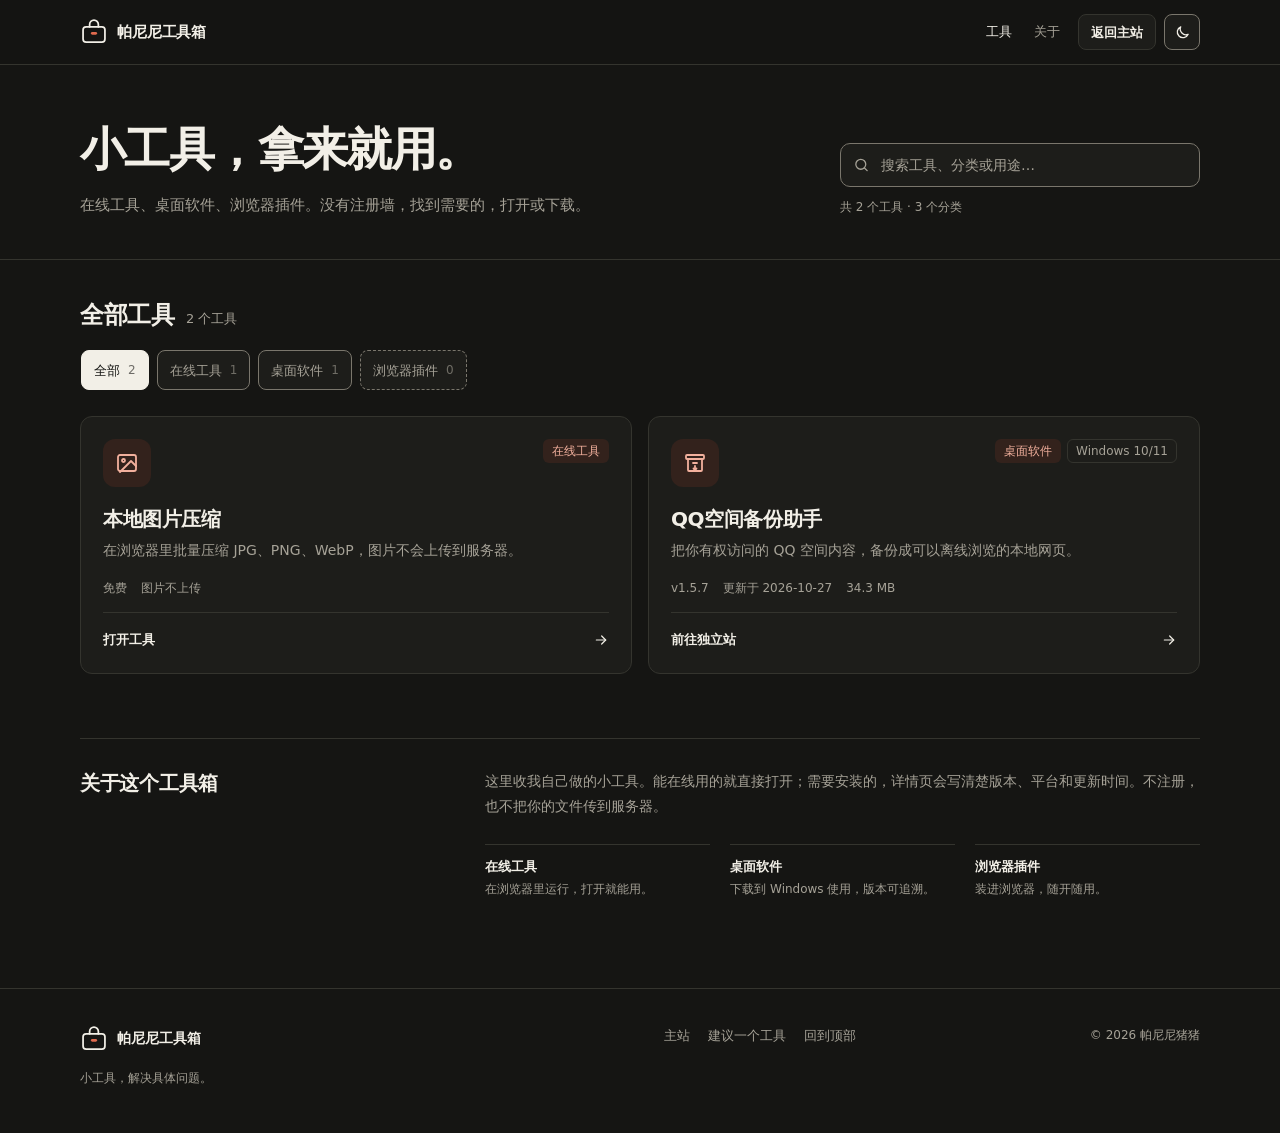
==== commit 831a2c6e: "Add dark mode: light/dark/system toggle, dark default, persisted" ====
--- a/index.html
+++ b/index.html
@@ -1,9 +1,28 @@
 <!doctype html>
-<html lang="zh-CN">
+<html lang="zh-CN" data-theme="dark" data-theme-mode="dark">
 <head>
   <meta charset="utf-8">
   <meta name="viewport" content="width=device-width, initial-scale=1">
-  <meta name="theme-color" content="#f6f5f1">
+  <meta name="theme-color" content="#151513">
+  <script>
+    (function () {
+      try {
+        var key = "panini-tools-theme";
+        var mode = localStorage.getItem(key);
+        if (mode !== "light" && mode !== "dark" && mode !== "system") mode = "dark";
+        var dark = mode === "system"
+          ? (window.matchMedia ? window.matchMedia("(prefers-color-scheme: dark)").matches : true)
+          : mode === "dark";
+        document.documentElement.dataset.theme = dark ? "dark" : "light";
+        document.documentElement.dataset.themeMode = mode;
+        var meta = document.querySelector('meta[name="theme-color"]');
+        if (meta) meta.setAttribute("content", dark ? "#151513" : "#f6f5f1");
+      } catch (error) {
+        document.documentElement.dataset.theme = "dark";
+        document.documentElement.dataset.themeMode = "dark";
+      }
+    })();
+  </script>
   <meta name="description" content="帕尼尼工具箱：在线工具、桌面软件和浏览器插件。打开就能用，或下载到本地。">
   <title>帕尼尼工具箱 · 小工具，拿来就用</title>
   <link rel="icon" type="image/svg+xml" href="assets/favicon.svg">
@@ -30,6 +49,39 @@
           <a href="#about">关于</a>
         </nav>
         <a class="btn btn-secondary btn-sm" href="https://panini-pigs.cn/">返回主站</a>
+        <div class="theme-control">
+          <span class="sr-only" data-theme-status role="status" aria-live="polite"></span>
+          <button class="theme-toggle" type="button" data-theme-toggle aria-label="打开主题选择" aria-expanded="false" aria-controls="theme-menu" title="主题">
+            <svg class="icon icon-sun" viewBox="0 0 24 24" fill="none" stroke="currentColor" stroke-width="1.8" stroke-linecap="round" aria-hidden="true">
+              <circle cx="12" cy="12" r="4"></circle>
+              <path d="M12 2v2M12 20v2M4.9 4.9l1.4 1.4M17.7 17.7l1.4 1.4M2 12h2M20 12h2M4.9 19.1l1.4-1.4M17.7 6.3l1.4-1.4"></path>
+            </svg>
+            <svg class="icon icon-moon" viewBox="0 0 24 24" fill="none" stroke="currentColor" stroke-width="1.8" stroke-linecap="round" stroke-linejoin="round" aria-hidden="true">
+              <path d="M20 14.5A8 8 0 0 1 9.5 4a8 8 0 1 0 10.5 10.5Z"></path>
+            </svg>
+            <svg class="icon icon-auto" viewBox="0 0 24 24" fill="none" stroke="currentColor" stroke-width="1.8" aria-hidden="true">
+              <circle cx="12" cy="12" r="8"></circle>
+              <path d="M12 4a8 8 0 0 1 0 16Z" fill="currentColor" stroke="none"></path>
+            </svg>
+          </button>
+          <div class="theme-menu" id="theme-menu" data-theme-menu role="group" aria-label="选择主题" hidden>
+            <label class="theme-option">
+              <input class="sr-only" type="radio" name="theme-mode" value="light">
+              <span class="theme-option-label">浅色</span>
+              <span class="theme-option-check" aria-hidden="true"></span>
+            </label>
+            <label class="theme-option">
+              <input class="sr-only" type="radio" name="theme-mode" value="dark">
+              <span class="theme-option-label">深色</span>
+              <span class="theme-option-check" aria-hidden="true"></span>
+            </label>
+            <label class="theme-option">
+              <input class="sr-only" type="radio" name="theme-mode" value="system">
+              <span class="theme-option-label">跟随系统</span>
+              <span class="theme-option-check" aria-hidden="true"></span>
+            </label>
+          </div>
+        </div>
       </div>
     </div>
   </header>
@@ -78,7 +130,7 @@
       <noscript>
         <p class="noscript">工具列表需要 JavaScript 才能显示。你也可以直接访问
           <a href="image-compressor/">本地图片压缩</a> 或
-          <a href="qq-space-backup/">QQ空间备份助手</a>。</p>
+          <a href="https://qzone.education-teacher-wang.cn/">QQ空间备份助手</a>。</p>
       </noscript>
     </section>
 
@@ -128,6 +180,7 @@
     </div>
   </footer>
 
+  <script src="assets/theme.js" defer></script>
   <script src="app.js" defer></script>
 </body>
 </html>
--- a/assets/base.css
+++ b/assets/base.css
@@ -25,6 +25,13 @@
   --success-soft: #e8f3ed;
   --warning: #8a5d18;
   --warning-soft: #fbf1df;
+  --on-ink: #ffffff;
+  --ink-hover: #000000;
+  --header-bg: rgba(246, 245, 241, 0.94);
+  --surface-hover: #fbfaf7;
+  --focus-soft: rgba(28, 28, 26, 0.08);
+  --empty-bg: rgba(255, 255, 255, 0.45);
+  --menu-shadow: 0 12px 32px rgba(28, 28, 26, 0.12);
 
   /* Type */
   --font: "PingFang SC", "Hiragino Sans GB", "Microsoft YaHei", "Noto Sans SC",
@@ -41,6 +48,35 @@
   --ease: cubic-bezier(0.2, 0.6, 0.2, 1);
 }
 
+[data-theme="dark"] {
+  color-scheme: dark;
+
+  --bg: #151513;
+  --surface: #1d1d1a;
+  --surface-muted: #252521;
+  --ink: #f2efe7;
+  --ink-soft: #d8d4c9;
+  --muted: #a6a297;
+  --line: #34342e;
+  --line-strong: #4a4a42;
+  --line-control: #7a766c;
+  --accent: #e06a4e;
+  --accent-hover: #f07a5c;
+  --accent-soft: #33221c;
+  --accent-ink: #f2b09d;
+  --success: #86cba7;
+  --success-soft: #1c2f26;
+  --warning: #e0b06a;
+  --warning-soft: #33281a;
+  --on-ink: #151513;
+  --ink-hover: #ffffff;
+  --header-bg: rgba(21, 21, 19, 0.94);
+  --surface-hover: #252521;
+  --focus-soft: rgba(242, 239, 231, 0.14);
+  --empty-bg: rgba(255, 255, 255, 0.02);
+  --menu-shadow: 0 16px 40px rgba(0, 0, 0, 0.5);
+}
+
 *,
 *::before,
 *::after {
@@ -50,6 +86,7 @@
 html {
   scroll-behavior: smooth;
   -webkit-text-size-adjust: 100%;
+  background: var(--bg);
 }
 
 body {
@@ -162,7 +199,7 @@
   padding: 10px 14px;
   border-radius: var(--radius-sm);
   background: var(--ink);
-  color: #fff;
+  color: var(--on-ink);
   font-size: 13px;
   font-weight: 600;
   transition: top 0.16s var(--ease);
@@ -178,7 +215,7 @@
   position: sticky;
   top: 0;
   z-index: 50;
-  background: rgba(246, 245, 241, 0.94);
+  background: var(--header-bg);
   border-bottom: 1px solid var(--line);
   backdrop-filter: blur(12px);
 }
@@ -241,6 +278,128 @@
 
 .site-nav a[aria-current="page"] {
   color: var(--ink);
+}
+
+/* ---------- Theme switch ---------- */
+
+.theme-control {
+  position: relative;
+  flex: none;
+}
+
+.theme-toggle {
+  width: 36px;
+  height: 36px;
+  display: grid;
+  place-items: center;
+  padding: 0;
+  border: 1px solid var(--line-control);
+  border-radius: var(--radius-sm);
+  background: var(--surface);
+  color: var(--ink);
+  transition: border-color 0.16s var(--ease),
+    background-color 0.16s var(--ease);
+}
+
+.theme-toggle:hover {
+  border-color: var(--ink-soft);
+  background: var(--surface-hover);
+}
+
+.theme-toggle svg {
+  width: 17px;
+  height: 17px;
+}
+
+.theme-toggle .icon {
+  display: none;
+}
+
+[data-theme="dark"] .theme-toggle .icon-moon {
+  display: block;
+}
+
+[data-theme="light"] .theme-toggle .icon-sun {
+  display: block;
+}
+
+[data-theme-mode="system"] .theme-toggle .icon-moon,
+[data-theme-mode="system"] .theme-toggle .icon-sun {
+  display: none;
+}
+
+[data-theme-mode="system"] .theme-toggle .icon-auto {
+  display: block;
+}
+
+.theme-menu {
+  position: absolute;
+  top: calc(100% + 8px);
+  right: 0;
+  z-index: 70;
+  width: 184px;
+  padding: 6px;
+  border: 1px solid var(--line);
+  border-radius: 10px;
+  background: var(--surface);
+  box-shadow: var(--menu-shadow);
+}
+
+.theme-menu[hidden] {
+  display: none;
+}
+
+.theme-option {
+  position: relative;
+  display: flex;
+  align-items: center;
+  gap: 8px;
+  height: 38px;
+  padding: 0 9px;
+  border-radius: 6px;
+  color: var(--muted);
+  font-size: 13px;
+  line-height: 1;
+  cursor: pointer;
+}
+
+.theme-option:hover {
+  background: var(--surface-muted);
+  color: var(--ink);
+}
+
+.theme-option + .theme-option {
+  margin-top: 2px;
+}
+
+.theme-option:focus-within {
+  outline: 2px solid var(--accent);
+  outline-offset: -2px;
+}
+
+.theme-option-label {
+  flex: 1;
+}
+
+.theme-option-check {
+  width: 14px;
+  height: 14px;
+  flex: none;
+  border: 1px solid var(--line-control);
+  border-radius: 50%;
+  transition: border-color 0.16s var(--ease),
+    background-color 0.16s var(--ease);
+}
+
+.theme-option input:checked ~ .theme-option-label {
+  color: var(--ink);
+  font-weight: 600;
+}
+
+.theme-option input:checked ~ .theme-option-check {
+  border-color: var(--accent);
+  background: var(--accent);
+  box-shadow: inset 0 0 0 3px var(--surface);
 }
 
 /* ---------- Buttons ---------- */
@@ -277,11 +436,11 @@
 
 .btn-primary {
   background: var(--ink);
-  color: #fff;
+  color: var(--on-ink);
 }
 
 .btn-primary:hover {
-  background: #000;
+  background: var(--ink-hover);
 }
 
 .btn-secondary {
@@ -292,7 +451,7 @@
 
 .btn-secondary:hover {
   border-color: var(--line-strong);
-  background: #fbfaf7;
+  background: var(--surface-hover);
 }
 
 .btn-ghost {
--- a/styles.css
+++ b/styles.css
@@ -74,7 +74,7 @@
 
 .search input:focus {
   border-color: var(--ink);
-  box-shadow: 0 0 0 3px rgba(28, 28, 26, 0.08);
+  box-shadow: 0 0 0 3px var(--focus-soft);
 }
 
 .search input:focus-visible {
@@ -163,7 +163,7 @@
 .filter[aria-pressed="true"] {
   border-color: var(--ink);
   background: var(--ink);
-  color: #fff;
+  color: var(--on-ink);
 }
 
 .filter-count {
@@ -268,7 +268,7 @@
   padding: 56px 24px;
   border: 1px dashed var(--line-strong);
   border-radius: var(--radius);
-  background: rgba(255, 255, 255, 0.45);
+  background: var(--empty-bg);
   text-align: center;
 }
 
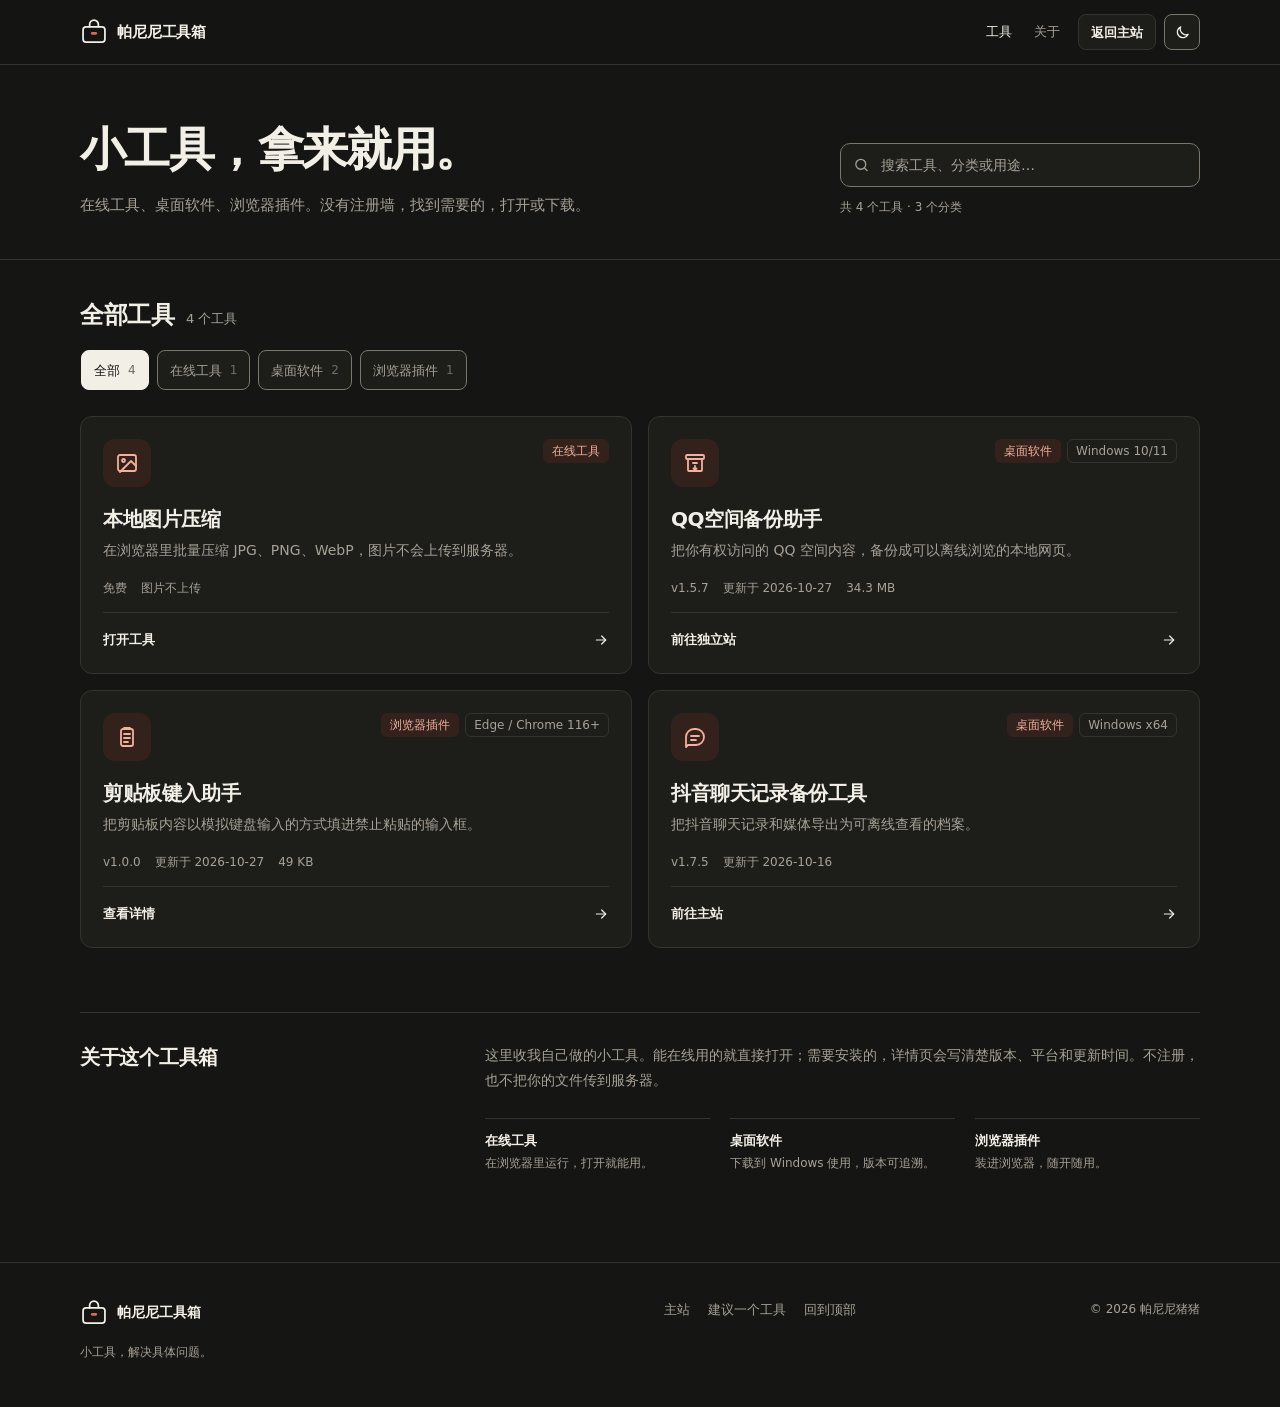
==== commit 0b22ed37: "Fix desktop theme menu click and cache-bust theme.js" ====
--- a/index.html
+++ b/index.html
@@ -180,7 +180,7 @@
     </div>
   </footer>
 
-  <script src="assets/theme.js" defer></script>
+  <script src="assets/theme.js?v=2" defer></script>
   <script src="app.js" defer></script>
 </body>
 </html>
